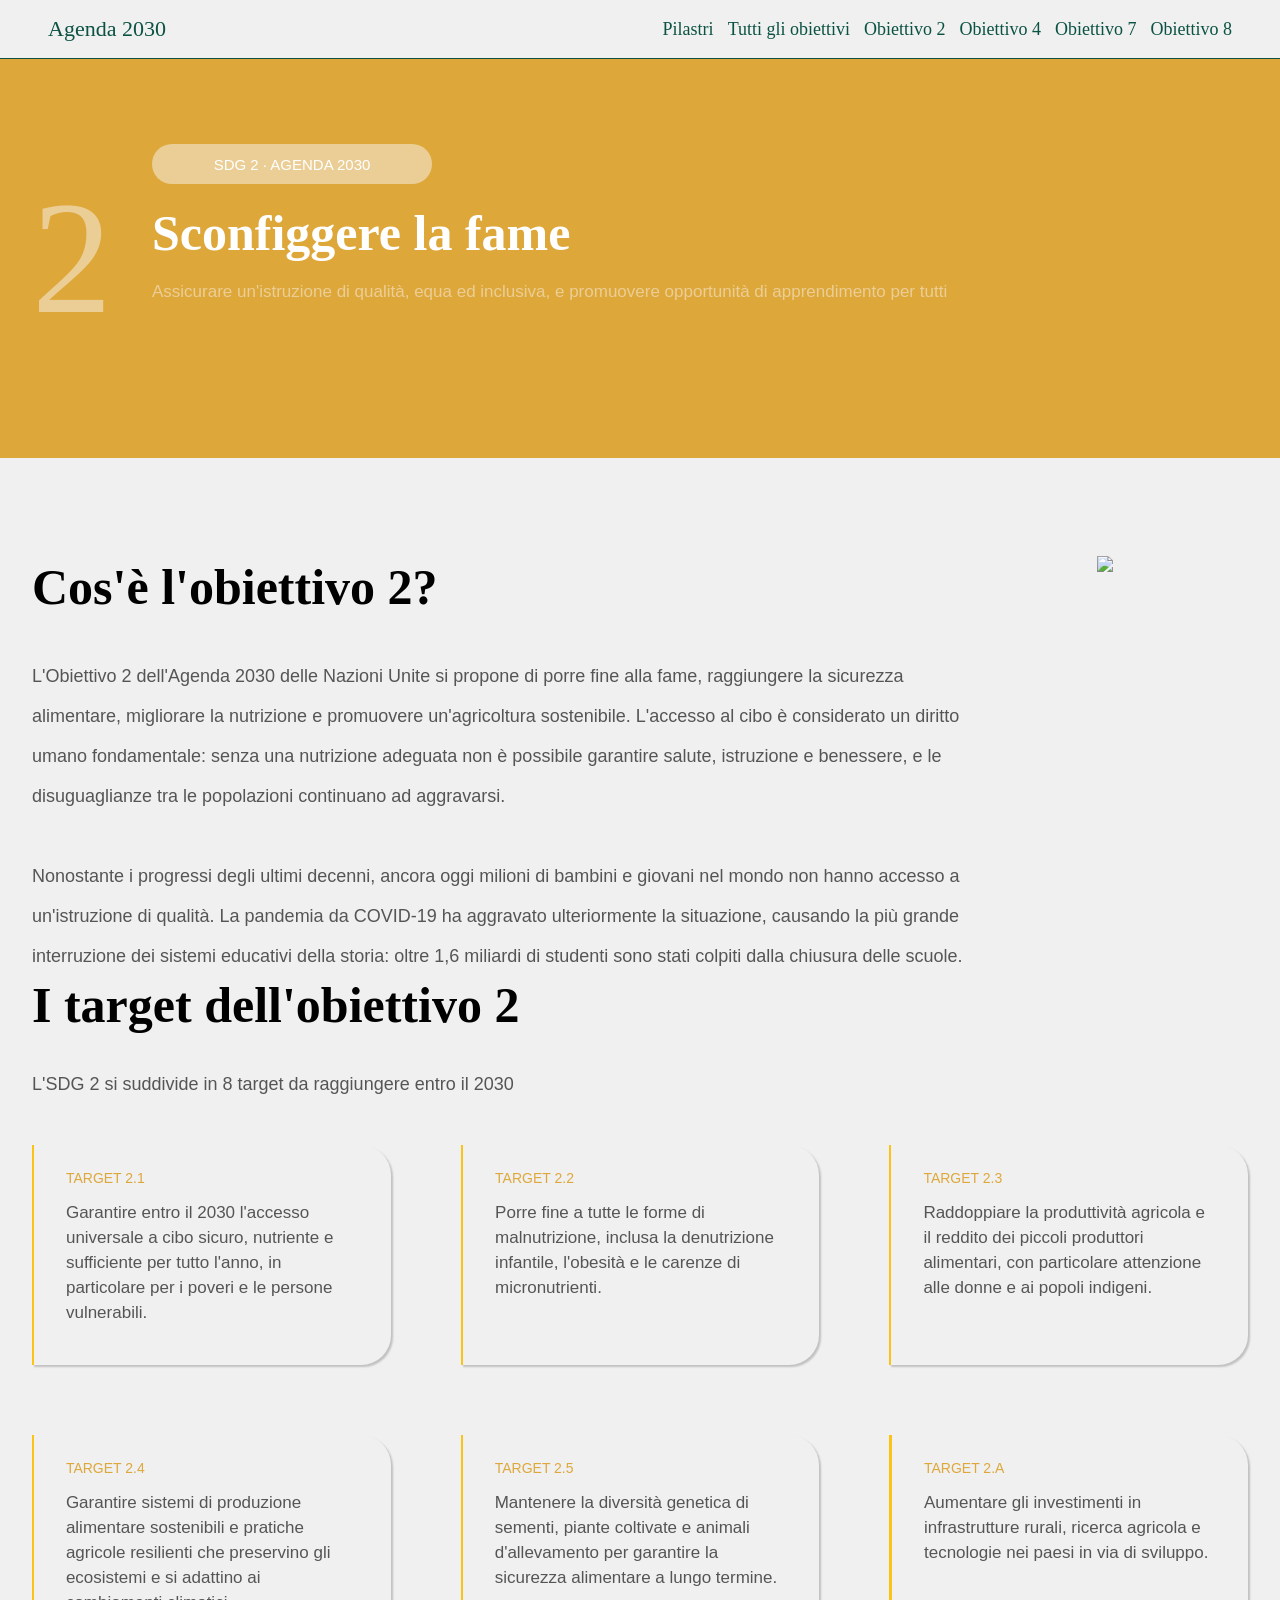
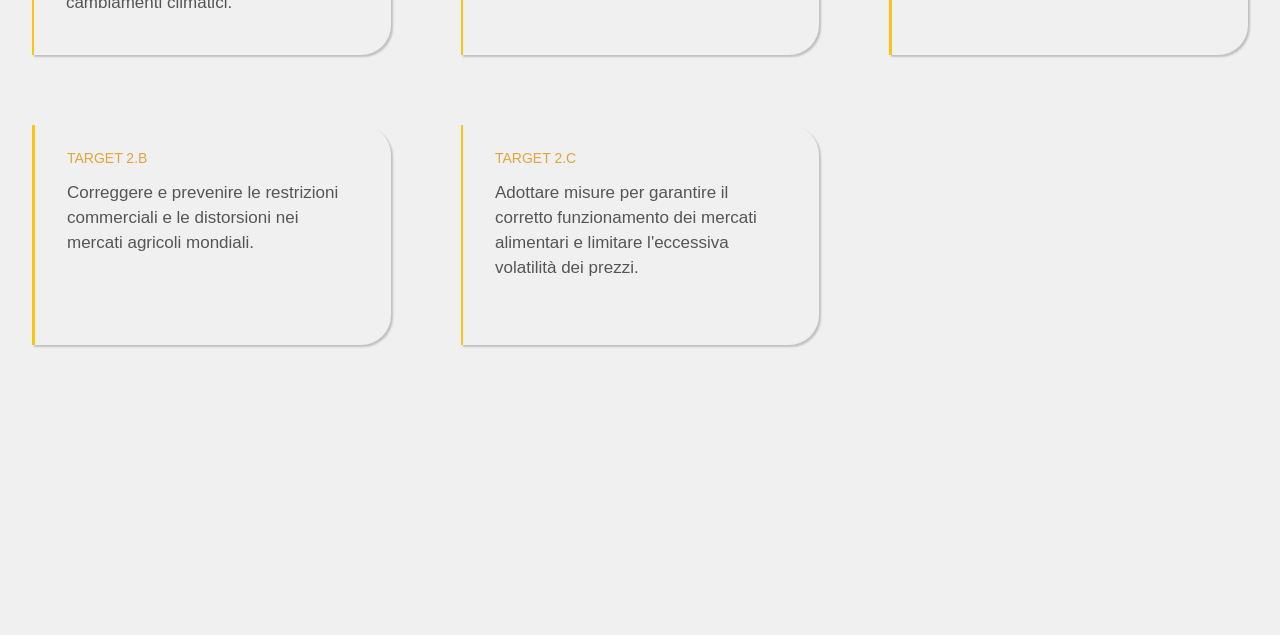
==== obiettivo2.html @ 8855dde0 "Add files via upload" ====
<!DOCTYPE html>
<html lang="it">
  <head>
    <title>Agenda 2030</title>
    <link rel="stylesheet" href="stile.css" />
  </head>
  <body >
    <header>
      <a href="index.html" class="header-logo">Agenda 2030</a>
      <div class="menu">
        <a href="index.html#pilastri" class="header-opzioni">Pilastri</a>
        <a href="tutti gli obiettivi.html" class="header-opzioni">Tutti gli obiettivi</a>
        <a href="obiettivo2.html" class="header-opzioni">Obiettivo 2</a>
        <a href="obiettivo4.html" class="header-opzioni">Obiettivo 4</a>
        <a href="obiettivo7.html" class="header-opzioni">Obiettivo 7</a>
        <a href="obiettivo8.html" class="header-opzioni">Obiettivo 8</a>
      </div>
    </header>
    <div class="contenitore-iniziale-obiettivo2">
      <p class="numero-obiettivi2">2</p>
      <div class="contenitore-titolo-obiettivo2">
        <div class="box-sdg2">
          SDG 2 · AGENDA 2030
        </div>
        <h2 class="h2-obiettivo2">Sconfiggere la fame</h2>
        <p class="p-titolo-obiettivo2">Assicurare un'istruzione di qualità, equa ed inclusiva, e promuovere opportunità di apprendimento per tutti</p>
      </div>
    </div>
    <div class="contenitore">
      <h3 class="h3-obiettivo2">Cos'è l'obiettivo 2?</h3>
      <div class="contenitore-cosè-obiettivo2">
        <p class="p-cosè-obiettivo2">
          L'Obiettivo 2 dell'Agenda 2030 delle Nazioni Unite si propone di porre fine alla fame,
          raggiungere la sicurezza alimentare, migliorare la nutrizione e promuovere
          un'agricoltura sostenibile. L'accesso al cibo è considerato un diritto umano
          fondamentale: senza una nutrizione adeguata non è possibile garantire salute,
          istruzione e benessere, e le disuguaglianze tra le popolazioni continuano ad aggravarsi.
          <br><br>

          Nonostante i progressi degli ultimi decenni, ancora oggi milioni di bambini e giovani nel mondo non hanno accesso
          a un'istruzione di qualità. La pandemia da COVID-19 ha aggravato ulteriormente la situazione, 
          causando la più grande interruzione dei sistemi educativi della storia: oltre 1,6 miliardi di studenti 
          sono stati colpiti dalla chiusura delle scuole.
        </p>
        <img src="immagini/960px-Obiettivo_di_sviluppo_sostenibile_2.svg.png" class="immagine-obiettivo">
      </div>
      <h3 class="h3-target" >I target dell'obiettivo 2</h3>
      <p class="p-target">
        L'SDG 2 si suddivide in 8 target da raggiungere entro il 2030
      </p>
      <div class="contenitore-box-target">


        <div class="box-target-riga1">
          <div class="barra-gialla-obiettivo2"></div>
          <div class="contenitore-scritta-box-obiettivi">
            <h4 class="h4-target-obiettivo2">TARGET 2.1</h4>
            <p class="p-box-obiettivi">
              Garantire entro il 2030 l'accesso universale a cibo sicuro, nutriente e sufficiente per tutto l'anno,
              in particolare per i poveri e le persone vulnerabili.
            </p>
          </div>
          
        </div>
        <div class="box-target-riga1"> 
          <div class="barra-gialla-obiettivo2"></div>
          <div class="contenitore-scritta-box-obiettivi">
            <h4 class="h4-target-obiettivo2">TARGET 2.2</h4>
            <p class="p-box-obiettivi">
              Porre fine a tutte le forme di malnutrizione, inclusa la denutrizione infantile, l'obesità e le carenze di micronutrienti.
            </p>
          </div>
        </div>

        <div class="box-target-riga1"> 
          <div class="barra-gialla-obiettivo2"></div>
          <div class="contenitore-scritta-box-obiettivi">
            <h4 class="h4-target-obiettivo2">TARGET 2.3</h4>
            <p class="p-box-obiettivi">
              Raddoppiare la produttività agricola e il reddito dei piccoli produttori alimentari,
              con particolare attenzione alle donne e ai popoli indigeni.
            </p>
          </div>
        </div>

        <div class="box-target-riga2"> 
          <div class="barra-gialla-obiettivo2"></div>
          <div class="contenitore-scritta-box-obiettivi">
            <h4 class="h4-target-obiettivo2">TARGET 2.4</h4>
            <p class="p-box-obiettivi">
              Garantire sistemi di produzione alimentare sostenibili e pratiche agricole resilienti 
              che preservino gli ecosistemi e si adattino ai cambiamenti climatici.
            </p>
          </div>
        </div>

        <div class="box-target-riga2"> 
          <div class="barra-gialla-obiettivo2"></div>
          <div class="contenitore-scritta-box-obiettivi">
            <h4 class="h4-target-obiettivo2">TARGET 2.5</h4>
            <p class="p-box-obiettivi">
              Mantenere la diversità genetica di sementi, piante coltivate e animali d'allevamento per garantire
              la sicurezza alimentare a lungo termine.
            </p>
          </div>
        </div>

        <div class="box-target-riga2"> 
          <div class="barra-gialla-obiettivo2"></div>
          <div class="contenitore-scritta-box-obiettivi">
            <h4 class="h4-target-obiettivo2">TARGET 2.A</h4>
            <p class="p-box-obiettivi">
              Aumentare gli investimenti in infrastrutture rurali, ricerca agricola e tecnologie nei paesi in via di sviluppo.
            </p>
          </div>
        </div>

        <div class="box-target-riga3"> 
          <div class="barra-gialla-obiettivo2"></div>
          <div class="contenitore-scritta-box-obiettivi">
            <h4 class="h4-target-obiettivo2">TARGET 2.B</h4>
            <p class="p-box-obiettivi">
              Correggere e prevenire le restrizioni commerciali e le distorsioni nei mercati agricoli mondiali.
            </p>
          </div>
        </div>

        <div class="box-target-riga3"> 
          <div class="barra-gialla-obiettivo2"></div>
          <div class="contenitore-scritta-box-obiettivi">
            <h4 class="h4-target-obiettivo2">TARGET 2.C</h4>
            <p class="p-box-obiettivi">
              Adottare misure per garantire il corretto funzionamento dei mercati alimentari e limitare l'eccessiva volatilità dei prezzi.
            </p>
          </div>
        </div>
      </div>
    </div>
  </body>
</html>
---- stile.css ----
* {
  margin: 0;
  padding: 0;
  box-sizing: border-box;
}
html{
  scroll-behavior: smooth;
}
body{
  margin-top: 58px;
  background-color: #f0f0f0;
}
.contenitore{
  padding: 0 2rem;
}
header {
  position: fixed;
  top: 0;
  left: 0;
  right: 0;
  display: flex;
  justify-content: space-between;
  align-items: center;
  padding: 1rem 3rem;
  background-color:#f0f0f0;
  border-bottom: 1px solid #0b5243;
  z-index: 10;
}
.header-logo{
  color: #0b5243;
  text-decoration: none;
  font-size: 22px;
}
.header-opzioni{
  color: #0b5243;
  text-decoration: none;
  font-size: 18px;
}
#pilastri{
  scroll-margin-top: 140px;
}
.menu{
  display: flex;
  gap: 14px;
}
/* #region index*/

.button-esplora {
  margin-top: 40px;
  padding: 17px 40px;
  border-radius: 50px;
  cursor: pointer;
  border: 0;
  background-color: white;
  box-shadow: rgb(0 0 0 / 5%) 0 0 8px;
  letter-spacing: 1.5px;
  text-transform: uppercase;
  font-size: 15px;
  transition: all 0.5s ease;
}

.button-esplora:hover {
  letter-spacing: 3px;
  background-color: #1d9e75;
  color: hsl(0, 0%, 100%);
  box-shadow: #1d9e75 0px 7px 29px 0px;
}

.button-esplora:active {
  letter-spacing: 3px;
  background-color: #1d9e75;
  color: hsl(0, 0%, 100%);
  box-shadow: #1d9e75 0px 0px 0px 0px;
  transform: translateY(10px);
  transition: 100ms;
}

h1{
  margin-top: 150px;
  font-size: 70px;
  letter-spacing: -1.2px;
}
.futuro-sostenibile{
  color: #1d9e75;
  font-style: italic;
}
.p-iniziale{
  font-size: 20px;
  color: #555555;
  font-family: 'Inter', sans-serif;
  line-height: 40px;
}
.img-17obiettivi{
  width: 700px;
  height: auto;
  position: absolute;
  top: 200px;
  left: 750px;
  z-index: -10;
  border:none;
  
}
/* 5 PILASTRI */
.titolo-5p{
  font-size: 50px;
  margin-top: 200px;
}
/* BOX 1 */
.box1{
  background-color: #c8ecdf;
  height: 220px;
  width: 290px;
  border-radius:30px;
  display: flex;
  flex-direction: column;
  transition: transform 0.2s;
}
.box1:hover{
  transform: scale(1.05);
}
.h3-persone{
  margin: 0; 
  font-family: serif; 
  font-size: 24px;
  color:#189f74;
  margin-left: 25px;
  margin-top: 35px;
}
.p-persone1{
  margin:0;
  margin-left: 25px;
  margin-top: 25px;
  font-size: 15px;
  color: #555555;
  font-family: 'Inter', sans-serif;
}
/* BOX 2 */
.box2{
  background-color: #d3e7f9;
  color: white;
  height: 220px;
  width: 290px; 
  border-radius:30px;
  display: flex;
  flex-direction: column;
  transition: transform 0.2s;
}
.box2:hover{
  transform: scale(1.05);
}
.h3-pianeta{
  margin: 0; 
  font-family: serif; 
  font-size: 24px;
  margin-left: 25px;
  margin-top: 35px;
  color:#5dabf0
}
.p-persone2{
  margin:0;
  margin-left: 25px;
  margin-top: 25px;
  font-size: 15px;
  color: #555555;
  font-family: 'Inter', sans-serif;
}
/* BOX 3 */
.box3{
  background-color: #fdeac9;
  height: 220px;
  width: 290px;
  border-radius:30px;
  display: flex;
  flex-direction: column;
  transition: transform 0.2s;
}
.box3:hover{
  transform: scale(1.05);
}
.h3-prosperità{
  margin: 0; 
  font-family: serif; 
  font-size: 24px;
  margin-left: 25px;
  margin-top: 35px;
  color: #fac365;
}
.p-persone3{
  margin:0;
  margin-left: 25px;
  margin-top: 25px;
  font-size: 15px;
  color: #555555;
  font-family: 'Inter', sans-serif;
}
/* BOX 4 */
.box4{
  background-color:#fbc2ef ;
  height: 220px;
  width: 290px;
  border-radius:30px;
  display: flex;
  flex-direction: column;
  transition: transform 0.2s;
}
.box4:hover{
  transform: scale(1.05);
}
.h3-pace{
  margin: 0; 
  font-family: serif; 
  font-size: 24px;
  margin-left: 25px;
  margin-top: 35px;
  color:#f06bd3 ;
}
.p-persone4{
  margin:0;
  margin-left: 25px;
  margin-top: 25px;
  font-size: 15px;
  color: #555555;
  font-family: 'Inter', sans-serif;
}
/* BOX 5 */
.box5{
  background-color: #cac7fa;
  height: 220px;
  width: 290px;
  border-radius:30px;
  display: flex;
  flex-direction: column;
  transition: transform 0.2s;
}
.box5:hover{
  transform: scale(1.05);
}
.h3-partnership{
  margin: 0; 
  font-family: serif; 
  font-size: 24px;
  margin-left: 25px;
  margin-top: 35px;
  color:#766cff;
}
.p-persone5{
  margin:0;
  margin-left: 25px;
  margin-top: 25px;
  font-size: 15px;
  color: #555555;
  font-family: 'Inter', sans-serif;
}

.boxes {
  display: flex;
  justify-content: center;
  align-items: center;
  gap: 47px;
  margin-top: 80px;
}
.p-5pilastri{
  font-size: 18px;
  color: #555555;
  font-family: 'Inter', sans-serif;
  line-height: 40px;
  letter-spacing: 1px;
}
.h2-che-punto-siamo{
  font-size:50px;
  margin-top: 200px;
}
.grid-che-punto-siamo{
  display: grid;
  grid-template-columns: repeat(2, 1fr);
  grid-template-rows: repeat(5, 1fr);
  gap: 8px;
  align-content: space-between;

}
.p-che-punto-siamo{
  margin-top: 25px;
  width: 700px;
  font-size: 17px;
  color: #555555;
  font-family: 'Inter', sans-serif;
  line-height: 35px;
  letter-spacing: 0.5px;
  grid-column: 1;
  grid-row: 1 / 5;

}
.contenitore-progress-bar{
  grid-column: 2;
  display: flex;
  flex-direction: column;
  align-content: end;
}
.etichetta-progress-bar{
  display: flex;
  justify-content: space-between;
  font-size: 14px;
  font-family: 'Inter', sans-serif;
}

.progress {
  margin-top: 6px;
  background: rgba(0, 0, 0, 0.1);
  justify-content: flex-start;
  border-radius: 100px;
  align-items: center;
  position: relative;
  /* padding: 0 5px; */
  display: flex;
  height: 10px;
  width: 100%;
}

.progress-value1 {
  animation: load1 3s normal forwards;
  box-shadow: 0 10px 40px -10px #fcc30b;
  border-radius: 100px;
  background: #fcc30b;
  height: 10px;
  width: 0;
}

@keyframes load1 {
  0% { width: 0; }
  100% { width: 89%; }
}

.progress-value2 {
  animation: load2 3s normal forwards;
  box-shadow: 0 10px 40px -10px #c5192d;
  border-radius: 100px;
  background: #c5192d;
  height: 10px;
  width: 0;
}

@keyframes load2 {
  0% { width: 0; }
  100% { width: 75%; }
}

.progress-value3 {
  animation: load3 3s normal forwards;
  box-shadow: 0 10px 40px -10px #26bde2;
  border-radius: 100px;
  background: #26bde2;
  height: 10px;
  width: 0;
}

@keyframes load3 {
  0% { width: 0; }
  100% { width: 71%; }
}

.progress-value4 {
  animation: load4 3s normal forwards;
  box-shadow: 0 10px 40px -10px #e5243b;
  border-radius: 100px;
  background: #e5243b;
  height: 10px;
  width: 0;
}

@keyframes load4 {
  0% { width: 0; }
  100% { width: 58%; }
}

.progress-value5 {
  animation: load5 3s normal forwards;
  box-shadow: 0 10px 40px -10px #ff3a21;
  border-radius: 100px;
  background: #ff3a21;
  height: 10px;
  width: 0;
}

@keyframes load5 {
  0% { width: 0; }
  100% { width: 43%; }
}

.contenitore-frase{
  display: flex;
  flex-direction: column;
  justify-content: center;
  align-items: center;
  height: 250px;
  width: 100%;
  background-color: #0b5243;
  margin-top: 70px;
  gap: 20px;
}
.h2-frase{
  font-size: 40px;
  color: #f0f0f0;
  font-style: italic;
}
.p-frase{
  font-size: 15px;
  font-family: 'Inter', sans-serif;
  color:#699773
}
/* #endregion index */



/* #region paginaTuttiObiettivi */

.contenitore-iniziale-obiettivi{
  display: flex;
  justify-content: center;
  align-items: center;
  flex-direction: column;
}
.box-nazioniunite{
  width: 280px;
  height: 40px;
  margin: 0 auto;
  transform: translateY(50px);
  border: 1px solid;
  border-color: #0b5243;
  color: #0b5243;
  border-radius: 20px;
  padding: 0.55rem 1.7rem;
  font-family: 'Inter', sans-serif;
  font-size: 15px;
}
.titolo-obiettivi{
  text-align: center;
  transform: translateY(90px);
  font-size: 55px;
}
.immagine-albero{
  display: block;
  margin: 0 auto;
  width: 500px;
  margin-top: 130px;
}
/* card dei 17 obiettivi */
.contenitore-grid-obiettivi{
  display: grid;
  grid-template-columns: repeat(4, 1fr);
  grid-template-rows: repeat(5, 1fr);
  gap: 20px;
  margin-top: 100px;
  width: 100%;
  height: auto;
  margin-left: auto;
  margin-right: auto; 
  align-items: center;
  justify-content: center;
}

.card {
  width: auto;
  height: 350px;
  perspective: 1000px;
}

.card-inner {
  width: 100%;
  height: 100%;
  position: relative;
  transform-style: preserve-3d;
  transition: transform 0.999s;
}

.card:hover .card-inner {
  transform: rotateY(180deg);
}

.numero-card{
  font-size: 50px;
}
.card-front1,
.card-back1 {
  position: absolute;
  width: 100%;
  height: 100%;
  backface-visibility: hidden;
}

.card-front1{
  background-color: #e5233d;
  color: #fff;
  display: flex;
  align-items: center;
  border: 10px solid #e5233d;
  border-radius: 10px;
  justify-content: center;
  font-size: 24px;
  transform: rotateY(0deg);
  flex-direction: column ;
  font-family: 'Montserrat', sans-serif;
  font-weight: 800;
  letter-spacing: 1px;
}

.card-back1 {
  background-color: #F08A5D;
  color: #fff;
  display: flex;
  align-items: center;
  border: 10px solid #F08A5D;
  border-radius: 10px;
  justify-content: center;
  font-size: 20px;
  transform: rotateY(180deg);
  font-family: 'Inter', sans-serif;
  line-height: 1.8;
}

.card-front2,
.card-back2 {
  position: absolute;
  width: 100%;
  height: 100%;
  backface-visibility: hidden;
}

.card-front2{
  background-color: #dca838;
  color: #fff;
  display: flex;
  align-items: center;
  border: 10px solid #dca838;
  border-radius: 10px;
  justify-content: center;
  font-size: 24px;
  transform: rotateY(0deg);
  flex-direction: column ;
  font-family: 'Montserrat', sans-serif;
  font-weight: 800;
  letter-spacing: 1px;
}

.card-back2 {
  background-color: #dca838;
  color: #fff;
  display: flex;
  align-items: center;
  border: 10px solid #dca838;
  border-radius: 10px;
  justify-content: center;
  font-size: 20px;
  transform: rotateY(180deg);
  font-family: 'Inter', sans-serif;
  line-height: 1.8;
}

.card-front3,
.card-back3 {
  position: absolute;
  width: 100%;
  height: 100%;
  backface-visibility: hidden;
}

.card-front3{
  background-color: #4ca146;
  color: #fff;
  display: flex;
  align-items: center;
  border: 10px solid #4ca146;
  border-radius: 10px;
  justify-content: center;
  font-size: 24px;
  transform: rotateY(0deg);
  flex-direction: column ;
  font-family: 'Montserrat', sans-serif;
  font-weight: 800;
  letter-spacing: 1px;
}

.card-back3 {
  background-color: #4ca146;
  color: #fff;
  display: flex;
  align-items: center;
  border: 10px solid #4ca146;
  border-radius: 10px;
  justify-content: center;
  font-size: 20px;
  transform: rotateY(180deg);
  font-family: 'Inter', sans-serif;
  line-height: 1.8;
}

.card-front4,
.card-back4 {
  position: absolute;
  width: 100%;
  height: 100%;
  backface-visibility: hidden;
}

.card-front4{
  background-color: #c7212f;
  color: #fff;
  display: flex;
  align-items: center;
  border: 10px solid #c7212f;
  border-radius: 10px;
  justify-content: center;
  font-size: 24px;
  transform: rotateY(0deg);
  flex-direction: column ;
  font-family: 'Montserrat', sans-serif;
  font-weight: 800;
  letter-spacing: 1px;
}

.card-back4 {
  background-color: #c7212f;
  color: #fff;
  display: flex;
  align-items: center;
  border: 10px solid #c7212f;
  border-radius: 10px;
  justify-content: center;
  font-size: 20px;
  transform: rotateY(180deg);
  font-family: 'Inter', sans-serif;
  line-height: 1.8;
}

.card-front5,
.card-back5 {
  position: absolute;
  width: 100%;
  height: 100%;
  backface-visibility: hidden;
}

.card-front5{
  background-color: #ed402f;
  color: #fff;
  display: flex;
  align-items: center;
  border: 10px solid #ed402f;
  border-radius: 10px;
  justify-content: center;
  font-size: 24px;
  transform: rotateY(0deg);
  flex-direction: column ;
  font-family: 'Montserrat', sans-serif;
  font-weight: 800;
  letter-spacing: 1px;
}

.card-back5 {
  background-color: #ed402f;
  color: #fff;
  display: flex;
  align-items: center;
  border: 10px solid #ed402f;
  border-radius: 10px;
  justify-content: center;
  font-size: 20px;
  transform: rotateY(180deg);
  font-family: 'Inter', sans-serif;
  line-height: 1.8;
}

.card-front6,
.card-back6 {
  position: absolute;
  width: 100%;
  height: 100%;
  backface-visibility: hidden;
}

.card-front6{
  background-color: #28c0e7;
  color: #fff;
  display: flex;
  align-items: center;
  border: 10px solid #28c0e7;
  border-radius: 10px;
  justify-content: center;
  font-size: 24px;
  transform: rotateY(0deg);
  flex-direction: column ;
  font-family: 'Montserrat', sans-serif;
  font-weight: 800;
  letter-spacing: 1px;
}

.card-back6 {
  background-color: #28c0e7;
  color: #fff;
  display: flex;
  align-items: center;
  border: 10px solid #28c0e7;
  border-radius: 10px;
  justify-content: center;
  font-size: 20px;
  transform: rotateY(180deg);
  font-family: 'Inter', sans-serif;
  line-height: 1.8;
}

.card-front7,
.card-back7 {
  position: absolute;
  width: 100%;
  height: 100%;
  backface-visibility: hidden;
}

.card-front7{
  background-color: #fcc314;
  color: #fff;
  display: flex;
  align-items: center;
  border: 10px solid #fcc314;
  border-radius: 10px;
  justify-content: center;
  font-size: 24px;
  transform: rotateY(0deg);
  flex-direction: column ;
  font-family: 'Montserrat', sans-serif;
  font-weight: 800;
  letter-spacing: 1px;
}

.card-back7 {
  background-color: #fcc314;
  color: #fff;
  display: flex;
  align-items: center;
  border: 10px solid #fcc314;
  border-radius: 10px;
  justify-content: center;
  font-size: 20px;
  transform: rotateY(180deg);
  font-family: 'Inter', sans-serif;
  line-height: 1.8;
}

.card-front8,
.card-back8 {
  position: absolute;
  width: 100%;
  height: 100%;
  backface-visibility: hidden;
}

.card-front8{
  background-color: #a51d45;
  color: #fff;
  display: flex;
  align-items: center;
  border: 10px solid #a51d45;
  border-radius: 10px;
  justify-content: center;
  font-size: 24px;
  transform: rotateY(0deg);
  flex-direction: column ;
  font-family: 'Montserrat', sans-serif;
  font-weight: 800;
  letter-spacing: 1px;
}

.card-back8 {
  background-color: #a51d45;
  color: #fff;
  display: flex;
  align-items: center;
  border: 10px solid #a51d45;
  border-radius: 10px;
  justify-content: center;
  font-size: 20px;
  transform: rotateY(180deg);
  font-family: 'Inter', sans-serif;
  line-height: 1.8;
}

.card-front9,
.card-back9 {
  position: absolute;
  width: 100%;
  height: 100%;
  backface-visibility: hidden;
}

.card-front9{
  background-color: #f26a2e;
  color: #fff;
  display: flex;
  align-items: center;
  border: 10px solid #f26a2e;
  border-radius: 10px;
  justify-content: center;
  font-size: 24px;
  transform: rotateY(0deg);
  flex-direction: column ;
  font-family: 'Montserrat', sans-serif;
  font-weight: 800;
  letter-spacing: 1px;
}

.card-back9 {
  background-color: #f26a2e;
  color: #fff;
  display: flex;
  align-items: center;
  border: 10px solid #f26a2e;
  border-radius: 10px;
  justify-content: center;
  font-size: 20px;
  transform: rotateY(180deg);
  font-family: 'Inter', sans-serif;
  line-height: 1.8;
}

.card-front10,
.card-back10 {
  position: absolute;
  width: 100%;
  height: 100%;
  backface-visibility: hidden;
}

.card-front10{
  background-color: #e11584;
  color: #fff;
  display: flex;
  align-items: center;
  border: 10px solid #e11584;
  border-radius: 10px;
  justify-content: center;
  font-size: 24px;
  transform: rotateY(0deg);
  flex-direction: column ;
  font-family: 'Montserrat', sans-serif;
  font-weight: 800;
  letter-spacing: 1px;
}

.card-back10 {
  background-color: #e11584;
  color: #fff;
  display: flex;
  align-items: center;
  border: 10px solid #e11584;
  border-radius: 10px;
  justify-content: center;
  font-size: 20px;
  transform: rotateY(180deg);
  font-family: 'Inter', sans-serif;
  line-height: 1.8;
}

.card-front11,
.card-back11 {
  position: absolute;
  width: 100%;
  height: 100%;
  backface-visibility: hidden;
}

.card-front11{
  background-color: #f89c2b;
  color: #fff;
  display: flex;
  align-items: center;
  border: 10px solid #f89c2b;
  border-radius: 10px;
  justify-content: center;
  font-size: 24px;
  transform: rotateY(0deg);
  flex-direction: column ;
  font-family: 'Montserrat', sans-serif;
  font-weight: 800;
  letter-spacing: 1px;
}

.card-back11 {
  background-color: #f89c2b;
  color: #fff;
  display: flex;
  align-items: center;
  border: 10px solid #f89c2b;
  border-radius: 10px;
  justify-content: center;
  font-size: 20px;
  transform: rotateY(180deg);
  font-family: 'Inter', sans-serif;
  line-height: 1.8;
}

.card-front12,
.card-back12 {
  position: absolute;
  width: 100%;
  height: 100%;
  backface-visibility: hidden;
}

.card-front12{
  background-color: #bf8d2c;
  color: #fff;
  display: flex;
  align-items: center;
  border: 10px solid #bf8d2c;
  border-radius: 10px;
  justify-content: center;
  font-size: 24px;
  transform: rotateY(0deg);
  flex-direction: column ;
  font-family: 'Montserrat', sans-serif;
  font-weight: 800;
  letter-spacing: 1px;
}

.card-back12 {
  background-color: #bf8d2c;
  color: #fff;
  display: flex;
  align-items: center;
  border: 10px solid #bf8d2c;
  border-radius: 10px;
  justify-content: center;
  font-size: 20px;
  transform: rotateY(180deg);
  font-family: 'Inter', sans-serif;
  line-height: 1.8;
}

.card-front13,
.card-back13 {
  position: absolute;
  width: 100%;
  height: 100%;
  backface-visibility: hidden;
}

.card-front13{
  background-color: #407f46;
  color: #fff;
  display: flex;
  align-items: center;
  border: 10px solid #407f46;
  border-radius: 10px;
  justify-content: center;
  font-size: 24px;
  transform: rotateY(0deg);
  flex-direction: column ;
  font-family: 'Montserrat', sans-serif;
  font-weight: 800;
  letter-spacing: 1px;
}

.card-back13 {
  background-color: #407f46;
  color: #fff;
  display: flex;
  align-items: center;
  border: 10px solid #407f46;
  border-radius: 10px;
  justify-content: center;
  font-size: 20px;
  transform: rotateY(180deg);
  font-family: 'Inter', sans-serif;
  line-height: 1.8;
}

.card-front14,
.card-back14 {
  position: absolute;
  width: 100%;
  height: 100%;
  backface-visibility: hidden;
}

.card-front14{
  background-color: #1e95d5;
  color: #fff;
  display: flex;
  align-items: center;
  border: 10px solid #1e95d5;
  border-radius: 10px;
  justify-content: center;
  font-size: 24px;
  transform: rotateY(0deg);
  flex-direction: column ;
  font-family: 'Montserrat', sans-serif;
  font-weight: 800;
  letter-spacing: 1px;
}

.card-back14{
  background-color: #1e95d5;
  color: #fff;
  display: flex;
  align-items: center;
  border: 10px solid #1e95d5;
  border-radius: 10px;
  justify-content: center;
  font-size: 20px;
  transform: rotateY(180deg);
  font-family: 'Inter', sans-serif;
  line-height: 1.8;
}

.card-front15,
.card-back15 {
  position: absolute;
  width: 100%;
  height: 100%;
  backface-visibility: hidden;
}

.card-front15{
  background-color: #5abb48;
  color: #fff;
  display: flex;
  align-items: center;
  border: 10px solid #5abb48;
  border-radius: 10px;
  justify-content: center;
  font-size: 24px;
  transform: rotateY(0deg);
  flex-direction: column ;
  font-family: 'Montserrat', sans-serif;
  font-weight: 800;
  letter-spacing: 1px;
}

.card-back15 {
  background-color: #5abb48;
  color: #fff;
  display: flex;
  align-items: center;
  border: 10px solid #5abb48;
  border-radius: 10px;
  justify-content: center;
  font-size: 20px;
  transform: rotateY(180deg);
  font-family: 'Inter', sans-serif;
  line-height: 1.8;
}

.card-front16,
.card-back16 {
  position: absolute;
  width: 100%;
  height: 100%;
  backface-visibility: hidden;
}

.card-front16{
  background-color: #136a9f;
  color: #fff;
  display: flex;
  align-items: center;
  border: 10px solid #136a9f;
  border-radius: 10px;
  justify-content: center;
  font-size: 24px;
  transform: rotateY(0deg);
  flex-direction: column ;
  font-family: 'Montserrat', sans-serif;
  font-weight: 800;
  letter-spacing: 1px;
}

.card-back16 {
  background-color: #136a9f;
  color: #fff;
  display: flex;
  align-items: center;
  border: 10px solid #136a9f;
  border-radius: 10px;
  justify-content: center;
  font-size: 20px;
  transform: rotateY(180deg);
  font-family: 'Inter', sans-serif;
  line-height: 1.8;
}

.card-front17,
.card-back17 {
  position: absolute;
  width: 100%;
  height: 100%;
  backface-visibility: hidden;
}

.card-front17{
  background-color: #144a6c;
  color: #fff;
  display: flex;
  align-items: center;
  border: 10px solid #144a6c;
  border-radius: 10px;
  justify-content: center;
  font-size: 24px;
  transform: rotateY(0deg);
  flex-direction: column ;
  font-family: 'Montserrat', sans-serif;
  font-weight: 800;
  letter-spacing: 1px;
}

.card-back17 {
  background-color: #144a6c;
  color: #fff;
  display: flex;
  align-items: center;
  border: 10px solid #144a6c;
  border-radius: 10px;
  justify-content: center;
  font-size: 20px;
  transform: rotateY(180deg);
  font-family: 'Inter', sans-serif;
  line-height: 1.8;
}
/* #endregion paginaTuttiObiettivi */


/* #region paginaobiettivo4 */
.contenitore-iniziale-obiettivo4{
  width: 100%;
  height: 400px;
  background-color: #c7212f;
  display: flex;
  align-items: center;
  gap: 40px;
}
.contenitore-titolo-obiettivo4{
  display: flex;
  flex-direction: column;
  
  gap: 20px;
  margin-bottom: 70px;
  
}

.box-sdg4{
  width: 280px;
  height: 40px;
  color: white;
  border-radius: 20px;
  font-family: 'Inter', sans-serif;
  font-size: 15px;
  background-color: #d14757;
  display: flex;
  justify-content: center;
  align-items: center;
}

.numero-obiettivi{
  font-size: 160px;
  color: #d14757;
  margin-left: 2rem;
}

.h2-obiettivo4{
  font-size: 50px;
  color: white;
}

.p-titolo-obiettivo4{
  font-size: 17px;
  color: #df9ba3;
  font-family: 'Inter', sans-serif;

}

.h3-obiettivo4{
  margin-top: 100px;
  font-size: 50px;
  margin-bottom: 40px;
}
.p-cosè-obiettivo4{
  font-size: 18px;
  color: #555555;
  font-family: 'Inter', sans-serif;
  line-height: 40px;
}
.contenitore-cosè-obiettivo4{
  display: flex;
  align-content: center;
  gap: 100px;
}
.immagine-obiettivo{
  width: 500px;
  height: auto;
  transform:translateY(-100px); 
}

.h3-target{
  font-size: 50px;
}
.p-target{
  font-size: 18px;
  color: #555555;
  font-family: 'Inter', sans-serif;
  transform: translateY(40px);
}
/* contenitore che contiene tutti i box dei target */
.contenitore-box-target{
  display: grid;
  grid-template-columns: repeat(3, 1fr);
  grid-template-rows: repeat(4, 1fr);
  gap: 70px;  
  transform: translateY(90px);
  justify-content: space-between;
}

/* stile dei vari box */

.box-target-riga1:hover, 
.box-target-riga2:hover, 
.box-target-riga3:hover, 
.box-target-riga4:hover{
  transform: scale(1.05);
}

.box-target-riga1 {
  grid-row-start: 1;
  background-color: #f0f0f0;
  height: 220px;
  width: auto;
  border-top-right-radius: 30px;
  border-bottom-right-radius: 30px;
  
  display: flex;
  flex-direction: row;
  transition: transform 0.2s;
  box-shadow: 2px 2px 2px rgba(0, 0, 0, 0.2);
}

.box-target-riga2 {
  grid-row-start: 2;
  background-color: #f0f0f0;
  height: 220px;
  width: auto;
  border-top-right-radius: 30px;
  border-bottom-right-radius: 30px;
  
  display: flex;
  flex-direction: row;
  transition: transform 0.2s;
  box-shadow: 2px 2px 2px rgba(0, 0, 0, 0.2);
}
.box-target-riga3 {
  grid-row-start: 3;
  background-color: #f0f0f0;
  height: 220px;
  width: auto;
  border-top-right-radius: 30px;
  border-bottom-right-radius: 30px;
  
  display: flex;
  flex-direction: row;
  transition: transform 0.2s;
  box-shadow: 2px 2px 2px rgba(0, 0, 0, 0.2);
}

.box-target-riga4 {
  grid-row-start: 4;
  background-color: #f0f0f0;
  height: 220px;
  width: auto;
  border-top-right-radius: 30px;
  border-bottom-right-radius: 30px;
  
  display: flex;
  flex-direction: row;
  transition: transform 0.2s;
  box-shadow: 2px 2px 2px rgba(0, 0, 0, 0.2);
}
.barra-rossa{
  height: 100%;
  width: 2%;
  background-color: #c7212f;
}

.contenitore-scritta-box-obiettivi{
  display: flex;
  flex-direction: column;
  margin-top: 7%;
  gap: 7%;
  padding: 0 2rem;
}
.h4-target{
  font-family: 'Inter', sans-serif;
  font-size: 14px;
  color: #c7212f;
  font-weight: 300;
}
.p-box-obiettivi{
  font-family: 'Inter', sans-serif;
  font-size: 17px;
  color: #555555;
  line-height: 25px;
}

 
/* #endregion paginaobiettivo4 */
DA FINIRE ; 

/* #region paginaobiettivo8 */

.contenitore-iniziale-obiettivo8{
  width: 100%;
  height: 400px;
  background-color: #A21942;
  display: flex;
  align-items: center;
  gap: 40px;
}
.contenitore-titolo-obiettivo4{
  display: flex;
  flex-direction: column;
  
  gap: 20px;
  margin-bottom: 70px;
  
}

.box-sdg4{
  width: 280px;
  height: 40px;
  color: white;
  border-radius: 20px;
  font-family: 'Inter', sans-serif;
  font-size: 15px;
  background-color: #d14757;
  display: flex;
  justify-content: center;
  align-items: center;
}

.numero-obiettivi{
  font-size: 160px;
  color: #d14757;
  margin-left: 2rem;
}

.h2-obiettivo4{
  font-size: 50px;
  color: white;
}

.p-titolo-obiettivo4{
  font-size: 17px;
  color: #df9ba3;
  font-family: 'Inter', sans-serif;

}

.h3-obiettivo4{
  margin-top: 100px;
  font-size: 50px;
  margin-bottom: 40px;
}
.p-cosè-obiettivo4{
  font-size: 18px;
  color: #555555;
  font-family: 'Inter', sans-serif;
  line-height: 40px;
}
.contenitore-cosè-obiettivo4{
  display: flex;
  align-content: center;
  gap: 100px;
}
.immagine-obiettivo{
  width: 500px;
  height: auto;
  transform:translateY(-100px); 
}
.contenitore-target{
  
}
/* #endregion paginaobiettivo8 */

/* #region paginaobiettivo2 */
.contenitore-iniziale-obiettivo2{
  width: 100%;
  height: 400px;
  background-color: #dea73a;
  display: flex;
  align-items: center;
  gap: 40px;
}
.contenitore-titolo-obiettivo2{
  display: flex;
  flex-direction: column;
  
  gap: 20px;
  margin-bottom: 70px;
  
}

.box-sdg2{
  width: 280px;
  height: 40px;
  color: white;
  border-radius: 20px;
  font-family: 'Inter', sans-serif;
  font-size: 15px;
  background-color: #ebce96;
  display: flex;
  justify-content: center;
  align-items: center;
}

.numero-obiettivi2{
  font-size: 160px;
  color: #ebce96 ;
  margin-left: 2rem;
}

.h2-obiettivo2{
  font-size: 50px;
  color: white;
}

.p-titolo-obiettivo2{
  font-size: 17px;
  color: #ebce96;
  font-family: 'Inter', sans-serif;

}

.h3-obiettivo2{
  margin-top: 100px;
  font-size: 50px;
  margin-bottom: 40px;
}
.p-cosè-obiettivo2{
  font-size: 18px;
  color: #555555;
  font-family: 'Inter', sans-serif;
  line-height: 40px;
}
.contenitore-cosè-obiettivo2{
  display: flex;
  align-content: center;
  gap: 100px;
}
.immagine-obiettivo{
  width: 500px;
  height: auto;
  transform:translateY(-100px); 
}

.h3-target{
  font-size: 50px;
}
.p-target{
  font-size: 18px;
  color: #555555;
  font-family: 'Inter', sans-serif;
  transform: translateY(40px);
}
/* contenitore che contiene tutti i box dei target */
.contenitore-box-target{
  display: grid;
  grid-template-columns: repeat(3, 1fr);
  grid-template-rows: repeat(4, 1fr);
  gap: 70px;  
  transform: translateY(90px);
  justify-content: space-between;
}

/* stile dei vari box */

.box-target-riga1:hover, 
.box-target-riga2:hover, 
.box-target-riga3:hover, 
.box-target-riga4:hover{
  transform: scale(1.05);
}

.box-target-riga1 {
  grid-row-start: 1;
  background-color: #f0f0f0;
  height: 220px;
  width: auto;
  border-top-right-radius: 30px;
  border-bottom-right-radius: 30px;
  
  display: flex;
  flex-direction: row;
  transition: transform 0.2s;
  box-shadow: 2px 2px 2px rgba(0, 0, 0, 0.2);
}

.box-target-riga2 {
  grid-row-start: 2;
  background-color: #f0f0f0;
  height: 220px;
  width: auto;
  border-top-right-radius: 30px;
  border-bottom-right-radius: 30px;
  
  display: flex;
  flex-direction: row;
  transition: transform 0.2s;
  box-shadow: 2px 2px 2px rgba(0, 0, 0, 0.2);
}
.box-target-riga3 {
  grid-row-start: 3;
  background-color: #f0f0f0;
  height: 220px;
  width: auto;
  border-top-right-radius: 30px;
  border-bottom-right-radius: 30px;
  
  display: flex;
  flex-direction: row;
  transition: transform 0.2s;
  box-shadow: 2px 2px 2px rgba(0, 0, 0, 0.2);
}

.box-target-riga4 {
  grid-row-start: 4;
  background-color: #f0f0f0;
  height: 220px;
  width: auto;
  border-top-right-radius: 30px;
  border-bottom-right-radius: 30px;
  
  display: flex;
  flex-direction: row;
  transition: transform 0.2s;
  box-shadow: 2px 2px 2px rgba(0, 0, 0, 0.2);
}
.barra-gialla-obiettivo2{
  height: 100%;
  width: 2%;
  background-color: #dea73a;
}

.contenitore-scritta-box-obiettivi{
  display: flex;
  flex-direction: column;
  margin-top: 7%;
  gap: 7%;
  padding: 0 2rem;
}
.h4-target-obiettivo2{
  font-family: 'Inter', sans-serif;
  font-size: 14px;
  color: #dea73a;
  font-weight: 300;
}
.p-box-obiettivi{
  font-family: 'Inter', sans-serif;
  font-size: 17px;
  color: #555555;
  line-height: 25px;
}


/* #endregion paginaobiettivo2 */

/* #region paginaobiettivo7  */
.contenitore-iniziale-obiettivo7{
  width: 100%;
  height: 400px;
  background-color: #fbc315;
  display: flex;
  align-items: center;
  gap: 40px;
}
.contenitore-titolo-obiettivo7{
  display: flex;
  flex-direction: column;
  
  gap: 20px;
  margin-bottom: 70px;
  
}

.box-sdg7{
  width: 280px;
  height: 40px;
  color: white;
  border-radius: 20px;
  font-family: 'Inter', sans-serif;
  font-size: 15px;
  background-color: #ffe082;
  display: flex;
  justify-content: center;
  align-items: center; 
}

.numero-obiettivi7{
  font-size: 160px;
  color:  #ffe082 ;
  margin-left: 2rem;
}

.h2-obiettivo7{
  font-size: 50px;
  color: white;
}

.p-titolo-obiettivo7{
  font-size: 17px;
  color: #f0f0f0 ;
  font-family: 'Inter', sans-serif;

}

.h3-obiettivo7{
  margin-top: 100px;
  font-size: 50px;
  margin-bottom: 40px;
}
.p-cosè-obiettivo7{
  font-size: 18px;
  color: #555555;
  font-family: 'Inter', sans-serif;
  line-height: 40px;
}
.contenitore-cosè-obiettivo7{
  display: flex;
  align-content: center;
  gap: 100px;
}
.immagine-obiettivo{
  width: 500px;
  height: auto;
  transform:translateY(-100px); 
}

.h3-target{
  font-size: 50px;
}
.p-target{
  font-size: 18px;
  color: #555555;
  font-family: 'Inter', sans-serif;
  transform: translateY(40px);
}
/* contenitore che contiene tutti i box dei target */
.contenitore-box-target{
  display: grid;
  grid-template-columns: repeat(3, 1fr);
  grid-template-rows: repeat(4, 1fr);
  gap: 70px;  
  transform: translateY(90px);
  justify-content: space-between;
}

/* stile dei vari box */

.box-target-riga1:hover, 
.box-target-riga2:hover, 
.box-target-riga3:hover, 
.box-target-riga4:hover{
  transform: scale(1.05);
}

.box-target-riga1 {
  grid-row-start: 1;
  background-color: #f0f0f0;
  height: 220px;
  width: auto;
  border-top-right-radius: 30px;
  border-bottom-right-radius: 30px;
  
  display: flex;
  flex-direction: row;
  transition: transform 0.2s;
  box-shadow: 2px 2px 2px rgba(0, 0, 0, 0.2);
}

.box-target-riga2 {
  grid-row-start: 2;
  background-color: #f0f0f0;
  height: 220px;
  width: auto;
  border-top-right-radius: 30px;
  border-bottom-right-radius: 30px;
  
  display: flex;
  flex-direction: row;
  transition: transform 0.2s;
  box-shadow: 2px 2px 2px rgba(0, 0, 0, 0.2);
}
.box-target-riga3 {
  grid-row-start: 3;
  background-color: #f0f0f0;
  height: 220px;
  width: auto;
  border-top-right-radius: 30px;
  border-bottom-right-radius: 30px;
  
  display: flex;
  flex-direction: row;
  transition: transform 0.2s;
  box-shadow: 2px 2px 2px rgba(0, 0, 0, 0.2);
}

.box-target-riga4 {
  grid-row-start: 4;
  background-color: #f0f0f0;
  height: 220px;
  width: auto;
  border-top-right-radius: 30px;
  border-bottom-right-radius: 30px;
  
  display: flex;
  flex-direction: row;
  transition: transform 0.2s;
  box-shadow: 2px 2px 2px rgba(0, 0, 0, 0.2);
}
.barra-gialla-obiettivo2{
  height: 100%;
  width: 2%;
  background-color: #fbc315;
}

.contenitore-scritta-box-obiettivi{
  display: flex;
  flex-direction: column;
  margin-top: 7%;
  gap: 7%;
  padding: 0 2rem;
}
.h4-target-obiettivo7{
  font-family: 'Inter', sans-serif;
  font-size: 14px;
  color: #dea73a;
  font-weight: 300;
}
.p-box-obiettivi{
  font-family: 'Inter', sans-serif;
  font-size: 17px;
  color: #555555;
  line-height: 25px;
}
/* #endregion paginaobiettivo7 */
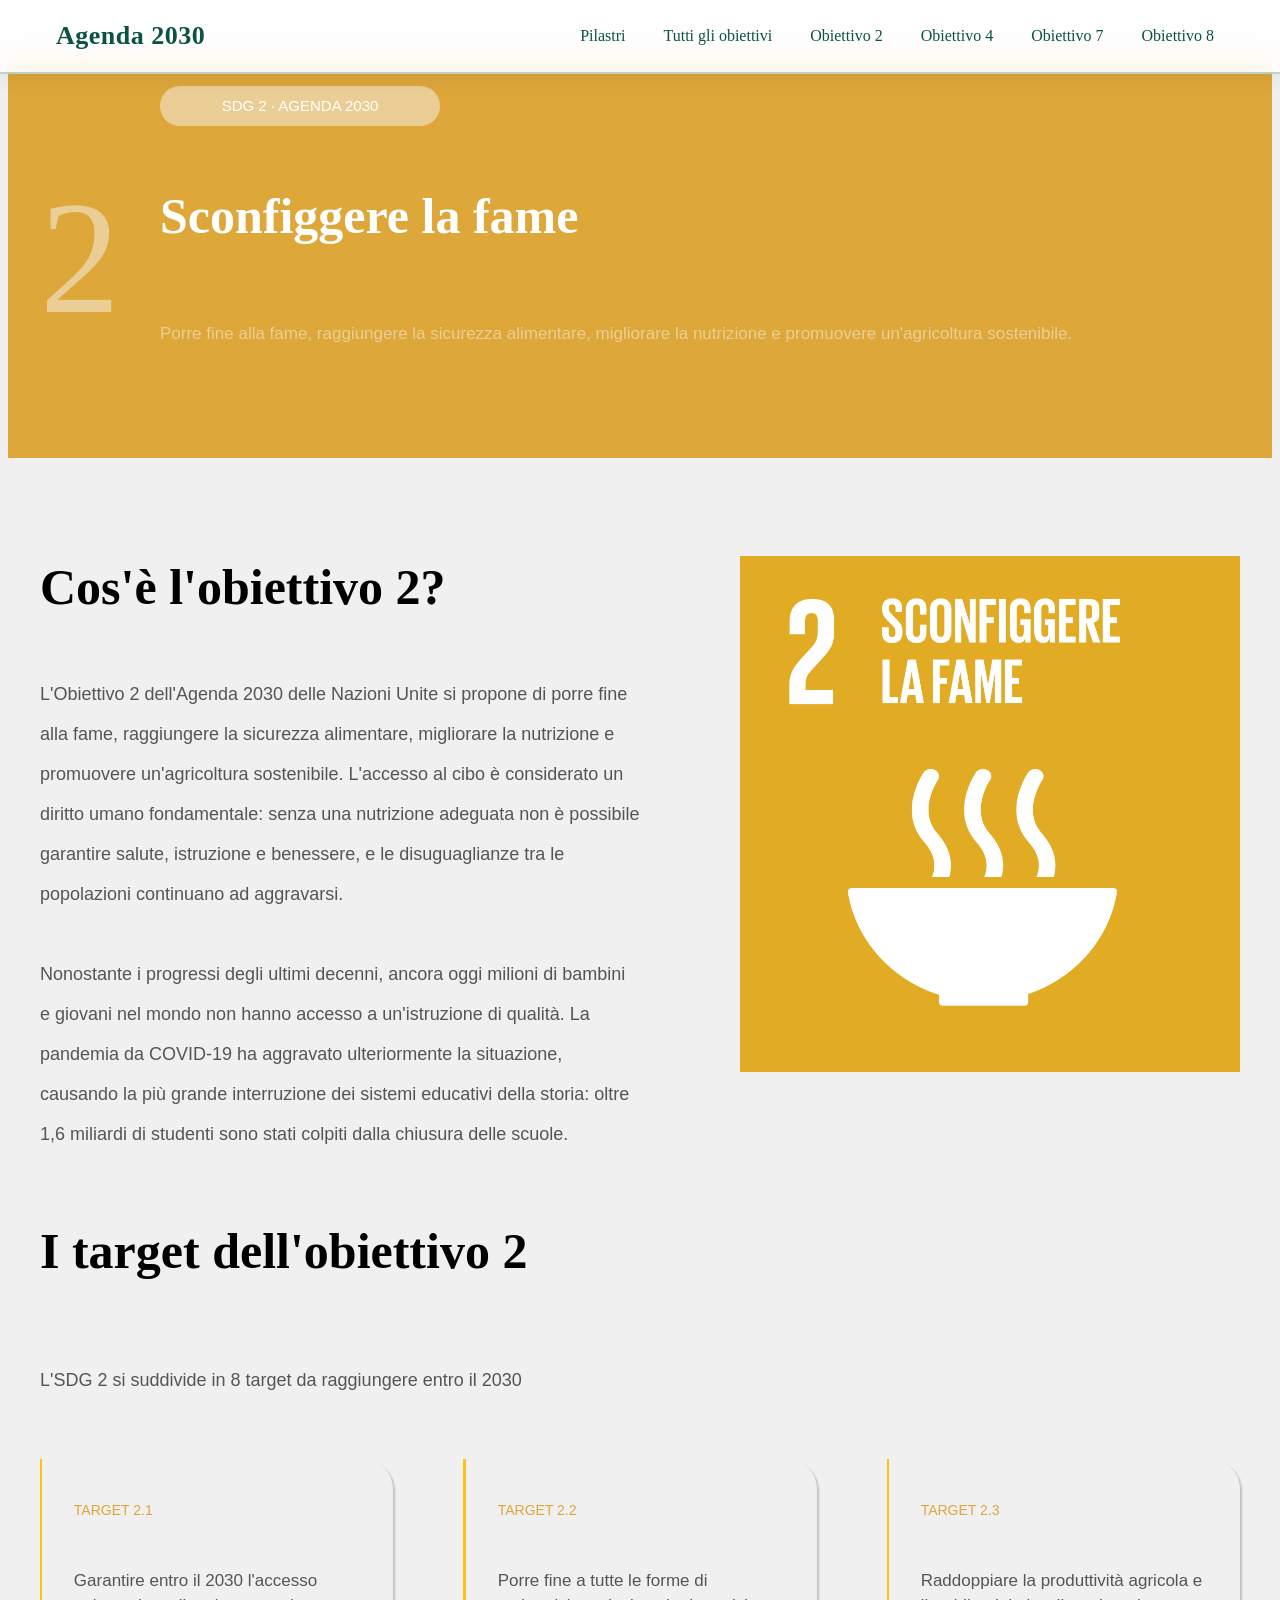
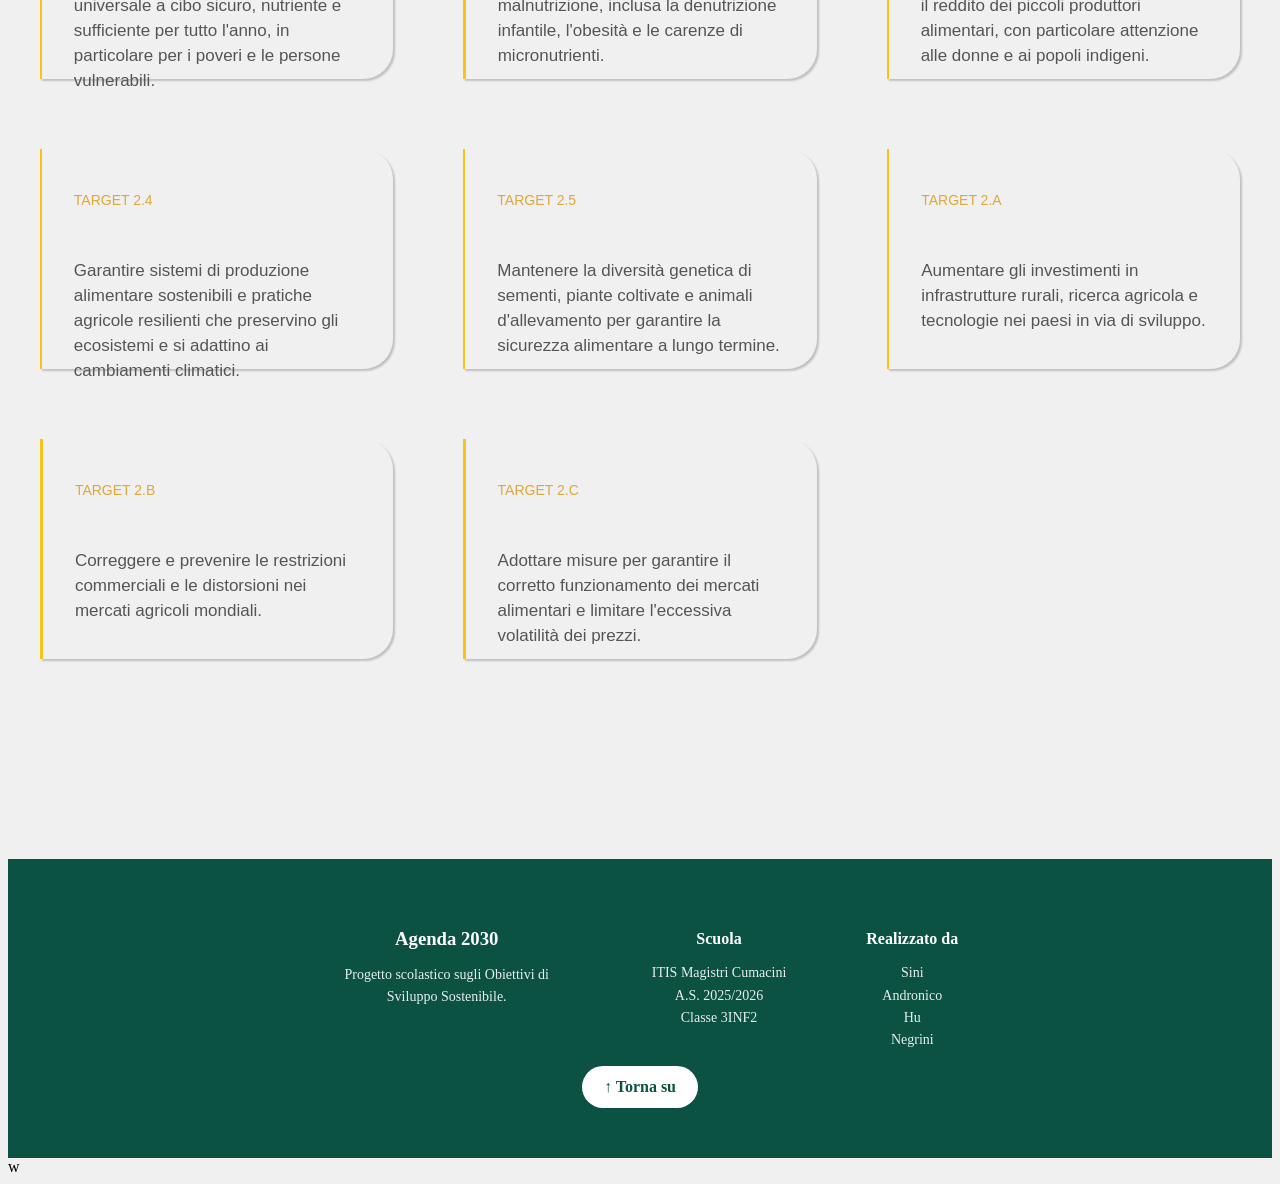
==== commit 97a8fa77: "modifiche fatte da sini" ====
--- a/obiettivo2.html
+++ b/obiettivo2.html
@@ -1,10 +1,13 @@
+
 <!DOCTYPE html>
 <html lang="it">
   <head>
+    <meta name="viewport" content="width=device-width, initial-scale=1.0">
     <title>Agenda 2030</title>
     <link rel="stylesheet" href="stile.css" />
   </head>
-  <body >
+  <body class="pagina-obiettivo2">
+    <div id="top"></div>
     <header>
       <a href="index.html" class="header-logo">Agenda 2030</a>
       <div class="menu">
@@ -23,7 +26,7 @@
           SDG 2 · AGENDA 2030
         </div>
         <h2 class="h2-obiettivo2">Sconfiggere la fame</h2>
-        <p class="p-titolo-obiettivo2">Assicurare un'istruzione di qualità, equa ed inclusiva, e promuovere opportunità di apprendimento per tutti</p>
+        <p class="p-titolo-obiettivo2">Porre fine alla fame, raggiungere la sicurezza alimentare, migliorare la nutrizione e promuovere un'agricoltura sostenibile.</p>
       </div>
     </div>
     <div class="contenitore">
@@ -136,5 +139,24 @@
         </div>
       </div>
     </div>
+
+    <footer class="footer-sito">
+    <div class="footer-contenuto">
+      <div class="footer-colonna">
+        <h3>Agenda 2030</h3>
+        <p>Progetto scolastico sugli Obiettivi di Sviluppo Sostenibile.</p>
+      </div>
+      <div class="footer-colonna">
+        <h4>Scuola</h4>
+        <p>ITIS Magistri Cumacini<br>A.S. 2025/2026<br>Classe 3INF2</p>
+      </div>
+     <div class="footer-colonna">
+        <h4>Realizzato da</h4>
+        <p>Sini<br>Andronico<br>Hu<br>Negrini</p>
+      </div>
+    </div>
+    <a href="#top" class="bottone-su">↑ Torna su</a>
+    </footer>
   </body>
 </html>
+w
--- a/stile.css
+++ b/stile.css
@@ -1,3 +1,4 @@
+css
 * {
   margin: 0;
   padding: 0;
@@ -18,30 +19,76 @@
   top: 0;
   left: 0;
   right: 0;
+
   display: flex;
   justify-content: space-between;
   align-items: center;
-  padding: 1rem 3rem;
-  background-color:#f0f0f0;
-  border-bottom: 1px solid #0b5243;
-  z-index: 10;
-}
-.header-logo{
+
+  padding: 1.2rem 3.5rem;
+
+  background: rgba(255, 255, 255, 0.9);
+  backdrop-filter: blur(12px);
+
+  border-bottom: 2px solid rgba(11, 82, 67, 0.25);
+
+  box-shadow: 0 6px 18px rgba(0, 0, 0, 0.08);
+
+  z-index: 1000;
+}
+
+.header-logo {
   color: #0b5243;
   text-decoration: none;
-  font-size: 22px;
-}
-.header-opzioni{
+
+  font-size: 26px;
+  font-weight: 700;
+  letter-spacing: 0.5px;
+}
+
+.menu {
+  display: flex;
+  gap: 18px;
+  align-items: center;
+}
+
+.header-opzioni {
+  position: relative;
+
   color: #0b5243;
   text-decoration: none;
-  font-size: 18px;
-}
-#pilastri{
-  scroll-margin-top: 140px;
-}
-.menu{
-  display: flex;
-  gap: 14px;
+
+  font-size: 16px;
+  font-weight: 500;
+
+  padding: 8px 10px;
+  border-radius: 8px;
+
+  transition: all 0.3s ease;
+}
+
+/* linea animata sotto */
+.header-opzioni::after {
+  content: "";
+  position: absolute;
+  left: 50%;
+  bottom: 2px;
+
+  width: 0%;
+  height: 2px;
+
+  background: #1d9e75;
+
+  transition: all 0.3s ease;
+  transform: translateX(-50%);
+}
+
+.header-opzioni:hover::after {
+  width: 70%;
+}
+
+.header-opzioni:hover {
+  color: #1d9e75;
+  background-color: rgba(29, 158, 117, 0.08);
 }
 /* #region index*/
 
@@ -113,10 +160,12 @@
   border-radius:30px;
   display: flex;
   flex-direction: column;
-  transition: transform 0.2s;
+  /* transition: transform 0.2s; */
+  transition: all 0.5s ease;
 }
 .box1:hover{
-  transform: scale(1.05);
+  transform: scale(1.10);
+  box-shadow: #1d9e75 0px 7px 29px 0px;
 }
 .h3-persone{
   margin: 0; 
@@ -143,10 +192,12 @@
   border-radius:30px;
   display: flex;
   flex-direction: column;
-  transition: transform 0.2s;
+  transition: all 0.5s ease;
+
 }
 .box2:hover{
-  transform: scale(1.05);
+  transform: scale(1.10);
+  box-shadow: #5698d2 0px 7px 29px 0px;
 }
 .h3-pianeta{
   margin: 0; 
@@ -154,7 +205,7 @@
   font-size: 24px;
   margin-left: 25px;
   margin-top: 35px;
-  color:#5dabf0
+  color:#5dabf0;
 }
 .p-persone2{
   margin:0;
@@ -172,10 +223,12 @@
   border-radius:30px;
   display: flex;
   flex-direction: column;
-  transition: transform 0.2s;
+  transition: all 0.5s ease;
+
 }
 .box3:hover{
-  transform: scale(1.05);
+  transform: scale(1.10);
+  box-shadow: #fac873 0px 7px 29px 0px;
 }
 .h3-prosperità{
   margin: 0; 
@@ -201,10 +254,12 @@
   border-radius:30px;
   display: flex;
   flex-direction: column;
-  transition: transform 0.2s;
+  transition: all 0.5s ease;
+
 }
 .box4:hover{
-  transform: scale(1.05);
+  transform: scale(1.10);
+  box-shadow: #e653c6 0px 7px 29px 0px;
 }
 .h3-pace{
   margin: 0; 
@@ -230,10 +285,12 @@
   border-radius:30px;
   display: flex;
   flex-direction: column;
-  transition: transform 0.2s;
+  transition: all 0.5s ease;
+
 }
 .box5:hover{
-  transform: scale(1.05);
+  transform: scale(1.10);
+  box-shadow: #675de8 0px 7px 29px 0px;
 }
 .h3-partnership{
   margin: 0; 
@@ -1308,19 +1365,19 @@
 
  
 /* #endregion paginaobiettivo4 */
-DA FINIRE ; 
+
 
 /* #region paginaobiettivo8 */
 
 .contenitore-iniziale-obiettivo8{
   width: 100%;
   height: 400px;
-  background-color: #A21942;
+  background-color: #a51d45;
   display: flex;
   align-items: center;
   gap: 40px;
 }
-.contenitore-titolo-obiettivo4{
+.contenitore-titolo-obiettivo8{
   display: flex;
   flex-direction: column;
   
@@ -1329,7 +1386,7 @@
   
 }
 
-.box-sdg4{
+.box-sdg8{
   width: 280px;
   height: 40px;
   color: white;
@@ -1348,43 +1405,150 @@
   margin-left: 2rem;
 }
 
-.h2-obiettivo4{
+.h2-obiettivo8{
   font-size: 50px;
   color: white;
 }
 
-.p-titolo-obiettivo4{
+.p-titolo-obiettivo8{
   font-size: 17px;
   color: #df9ba3;
   font-family: 'Inter', sans-serif;
 
 }
 
-.h3-obiettivo4{
+.h3-obiettivo8{
   margin-top: 100px;
   font-size: 50px;
-  margin-bottom: 40px;
-}
-.p-cosè-obiettivo4{
+  margin-bottom: 20px;
+}
+.p-cosè-obiettivo8{
   font-size: 18px;
   color: #555555;
   font-family: 'Inter', sans-serif;
-  line-height: 40px;
-}
-.contenitore-cosè-obiettivo4{
+  line-height: 50px;
+}
+.contenitore-cosè-obiettivo8{
   display: flex;
   align-content: center;
   gap: 100px;
 }
-.immagine-obiettivo{
+.immagine-obiettivo8{
   width: 500px;
   height: auto;
   transform:translateY(-100px); 
 }
-.contenitore-target{
-  
-}
+.contenitore-cosè-lavoro-dignitoso{
+transform: translateY(-100px);
+}
+/*CJXBHIDWBJOVBJDBJBVJWDJVJN VJNDSJVHK VN CJKBJBJKBK HK N, K*/
+.contenitore-box-target{
+  display: grid;
+  grid-template-columns: repeat(3, 1fr);
+  grid-template-rows: repeat(4, 1fr);
+  gap: 70px;  
+  transform: translateY(90px);
+  justify-content: space-between;
+}
+
+/* stile dei vari box */
+
+.box-target-riga1:hover, 
+.box-target-riga2:hover, 
+.box-target-riga3:hover, 
+.box-target-riga4:hover{
+  transform: scale(1.05);
+}
+
+.box-target-riga1 {
+  grid-row-start: 1;
+  background-color: #f0f0f0;
+  height: 220px;
+  width: auto;
+  border-top-right-radius: 30px;
+  border-bottom-right-radius: 30px;
+  
+  display: flex;
+  flex-direction: row;
+  transition: transform 0.2s;
+  box-shadow: 2px 2px 2px rgba(0, 0, 0, 0.2);
+}
+
+.box-target-riga2 {
+  grid-row-start: 2;
+  background-color: #f0f0f0;
+  height: 220px;
+  width: auto;
+  border-top-right-radius: 30px;
+  border-bottom-right-radius: 30px;
+  
+  display: flex;
+  flex-direction: row;
+  transition: transform 0.2s;
+  box-shadow: 2px 2px 2px rgba(0, 0, 0, 0.2);
+}
+.box-target-riga3 {
+  grid-row-start: 3;
+  background-color: #f0f0f0;
+  height: 220px;
+  width: auto;
+  border-top-right-radius: 30px;
+  border-bottom-right-radius: 30px;
+  
+  display: flex;
+  flex-direction: row;
+  transition: transform 0.2s;
+  box-shadow: 2px 2px 2px rgba(0, 0, 0, 0.2);
+}
+
+.box-target-riga4 {
+  grid-row-start: 4;
+  background-color: #f0f0f0;
+  height: 220px;
+  width: auto;
+  border-top-right-radius: 30px;
+  border-bottom-right-radius: 30px;
+  
+  display: flex;
+  flex-direction: row;
+  transition: transform 0.2s;
+  box-shadow: 2px 2px 2px rgba(0, 0, 0, 0.2);
+}
+.barra-rossa{
+  height: 100%;
+  width: 2%;
+  background-color: #c7212f;
+}
+
+.contenitore-scritta-box-obiettivi{
+  display: flex;
+  flex-direction: column;
+  margin-top: 7%;
+  gap: 7%;
+  padding: 0 2rem;
+}
+.h4-target{
+  font-family: 'Inter', sans-serif;
+  font-size: 14px;
+  color: #c7212f;
+  font-weight: 300;
+}
+.p-box-obiettivi{
+  font-family: 'Inter', sans-serif;
+  font-size: 17px;
+  color: #555555;
+  line-height: 25px;
+}
+/*CJXBHIDWBJOVBJDBJBVJWDJVJN VJNDSJVHK VN CJKBJBJKBK HK N, K*/
 /* #endregion paginaobiettivo8 */
+
+
+
+
+
+
+
+
 
 /* #region paginaobiettivo2 */
 .contenitore-iniziale-obiettivo2{
@@ -1746,4 +1910,481 @@
   color: #555555;
   line-height: 25px;
 }
-/* #endregion paginaobiettivo7 */+
+/* =========================
+   RESPONSIVE TELEFONO
+========================= */
+
+@media screen and (max-width: 768px) {
+
+  body{
+    margin-top: 120px;
+    overflow-x: hidden;
+  }
+
+  .contenitore{
+    padding: 0 1rem;
+  }
+
+  /* HEADER */
+
+  header{
+    flex-direction: column;
+    gap: 15px;
+    padding: 1rem;
+  }
+
+  .header-logo{
+    font-size: 24px;
+  }
+
+  .menu{
+    flex-wrap: wrap;
+    justify-content: center;
+    gap: 10px;
+  }
+
+  .header-opzioni{
+    font-size: 15px;
+  }
+
+  /* HERO PAGINE OBIETTIVI */
+
+  .contenitore-iniziale-obiettivo2,
+  .contenitore-iniziale-obiettivo4,
+  .contenitore-iniziale-obiettivo7,
+  .contenitore-iniziale-obiettivo8{
+    flex-direction: column;
+    justify-content: center;
+    text-align: center;
+    height: auto;
+    padding: 2rem 1rem;
+    gap: 20px;
+  }
+
+  .numero-obiettivi2,
+  .numero-obiettivi7,
+  .numero-obiettivi{
+    font-size: 90px;
+    margin-left: 0;
+  }
+
+  .contenitore-titolo-obiettivo2,
+  .contenitore-titolo-obiettivo4,
+  .contenitore-titolo-obiettivo7,
+  .contenitore-titolo-obiettivo8{
+    margin-bottom: 0;
+    align-items: center;
+  }
+
+  .h2-obiettivo2,
+  .h2-obiettivo4,
+  .h2-obiettivo7,
+  .h2-obiettivo8{
+    font-size: 36px;
+  }
+
+  .p-titolo-obiettivo2,
+  .p-titolo-obiettivo4,
+  .p-titolo-obiettivo7,
+  .p-titolo-obiettivo8{
+    font-size: 16px;
+    line-height: 28px;
+  }
+
+  .box-sdg2,
+  .box-sdg4,
+  .box-sdg7,
+  .box-sdg8{
+    width: 100%;
+    max-width: 280px;
+  }
+
+  /* SEZIONE COS'È */
+
+  .contenitore-cosè-obiettivo2,
+  .contenitore-cosè-obiettivo4,
+  .contenitore-cosè-obiettivo7,
+  .contenitore-cosè-obiettivo8{
+    flex-direction: column;
+    gap: 40px;
+  }
+
+  .p-cosè-obiettivo2,
+  .p-cosè-obiettivo4,
+  .p-cosè-obiettivo7,
+  .p-cosè-obiettivo8{
+    font-size: 16px;
+    line-height: 32px;
+  }
+
+  .immagine-obiettivo,
+  .immagine-obiettivo8{
+    width: 100%;
+    max-width: 320px;
+    margin: 0 auto;
+    transform: none;
+  }
+
+  /* TITOLI */
+
+  .h3-obiettivo2,
+  .h3-obiettivo4,
+  .h3-obiettivo7,
+  .h3-obiettivo8,
+  .h3-target,
+  .titolo-5p,
+  .h2-che-punto-siamo{
+    font-size: 34px;
+    line-height: 42px;
+  }
+
+  /* TARGET */
+
+  .contenitore-box-target{
+    grid-template-columns: 1fr;
+    gap: 25px;
+    transform: none;
+    margin-top: 60px;
+  }
+
+  .box-target-riga1,
+  .box-target-riga2,
+  .box-target-riga3,
+  .box-target-riga4{
+    height: auto;
+    min-height: 180px;
+  }
+
+  .contenitore-scritta-box-obiettivi{
+    padding: 1.5rem;
+    margin-top: 0;
+    gap: 15px;
+  }
+
+  .p-box-obiettivi{
+    font-size: 15px;
+    line-height: 28px;
+  }
+
+  /* INDEX */
+
+  h1{
+    font-size: 42px;
+    margin-top: 80px;
+    line-height: 55px;
+  }
+
+  .p-iniziale{
+    font-size: 16px;
+    line-height: 32px;
+  }
+
+  .img-17obiettivi{
+    position: static;
+    width: 100%;
+    max-width: 350px;
+    display: block;
+    margin: 40px auto 0 auto;
+  }
+
+  .boxes{
+    flex-direction: column;
+  }
+
+  .box1,
+  .box2,
+  .box3,
+  .box4,
+  .box5{
+    width: 100%;
+    max-width: 350px;
+  }
+
+  /* GRID PROGRESS */
+
+  .grid-che-punto-siamo{
+    grid-template-columns: 1fr;
+  }
+
+  .p-che-punto-siamo{
+    width: 100%;
+    grid-row: auto;
+    line-height: 32px;
+  }
+
+  .contenitore-progress-bar{
+    grid-column: 1;
+  }
+
+  /* PAGINA TUTTI OBIETTIVI */
+
+  .titolo-obiettivi{
+    font-size: 38px;
+  }
+
+  .immagine-albero{
+    width: 100%;
+    max-width: 320px;
+  }
+
+  .contenitore-grid-obiettivi{
+    grid-template-columns: 1fr;
+  }
+
+  .card{
+    height: 280px;
+  }
+
+  /* FRASE FINALE */
+
+  .contenitore-frase{
+    padding: 2rem 1rem;
+    text-align: center;
+    height: auto;
+  }
+
+  .h2-frase{
+    font-size: 28px;
+  }
+
+}
+/* #endregion paginaobiettivo7 */
+@media screen and (max-width: 768px) {
+
+  /* ===== HEADER ===== */
+  header{
+    flex-direction: column;
+    align-items: center;
+    gap: 12px;
+    padding: 1rem;
+  }
+
+  .menu{
+    flex-wrap: wrap;
+    justify-content: center;
+    gap: 10px;
+  }
+
+  .header-opzioni{
+    font-size: 14px;
+  }
+
+  /* ===== HERO ===== */
+  h1{
+    font-size: 40px;
+    line-height: 1.2;
+    margin-top: 60px;
+    text-align: center;
+  }
+
+  .p-iniziale{
+    font-size: 16px;
+    line-height: 28px;
+    text-align: center;
+  }
+
+  .button-esplora{
+    display: block;
+    margin: 25px auto;
+  }
+
+  .img-17obiettivi{
+    position: static;
+    width: 100%;
+    max-width: 320px;
+    height: auto;
+    display: block;
+    margin: 30px auto;
+  }
+
+  /* ===== 5 P ===== */
+  .boxes{
+    flex-direction: column;
+    align-items: center;
+    gap: 20px;
+  }
+
+  .box1, .box2, .box3, .box4, .box5{
+    width: 100%;
+    max-width: 320px;
+    height: auto;
+    padding-bottom: 20px;
+  }
+
+  /* ===== “A che punto siamo” ===== */
+  .grid-che-punto-siamo{
+    display: flex;
+    flex-direction: column;
+    gap: 25px;
+  }
+
+  .p-che-punto-siamo{
+    width: 100%;
+    font-size: 16px;
+    line-height: 28px;
+  }
+
+  .contenitore-progress-bar{
+    width: 100%;
+  }
+
+  /* ===== FRASE FINALE ===== */
+  .contenitore-frase{
+    padding: 2rem 1rem;
+    text-align: center;
+    height: auto;
+  }
+
+  .h2-frase{
+    font-size: 24px;
+  }
+
+  .p-frase{
+    font-size: 13px;
+  }
+}
+.hamburger{
+  display: none;
+  font-size: 30px;
+  cursor: pointer;
+  color: #0b5243;
+}
+
+/* nascondo checkbox */
+#menu-toggle{
+  display: none;
+}
+@media screen and (max-width: 768px){
+
+  header{
+    padding: 1rem;
+  }
+
+  .hamburger{
+    display: block;
+  }
+
+  .menu{
+    position: absolute;
+    top: 70px;
+    left: 0;
+    right: 0;
+
+    background: #f0f0f0;
+    flex-direction: column;
+    align-items: center;
+
+    gap: 20px;
+    padding: 20px;
+
+    display: none;
+    border-bottom: 1px solid #0b5243;
+  }
+
+  /* quando clicchi hamburger */
+  #menu-toggle:checked + .hamburger + .menu{
+    display: flex;
+  }
+
+  .header-opzioni{
+    font-size: 18px;
+  }
+}
+.footer-sito {
+  margin-top: 120px;
+  padding: 50px 20px;
+  background-color: #0b5243;
+  color: white;
+  text-align: center;
+}
+
+.footer-testo {
+  font-size: 16px;
+  margin-bottom: 10px;
+}
+
+.footer-crediti {
+  font-size: 14px;
+  opacity: 0.8;
+  margin-bottom: 25px;
+}
+
+/* bottone torna su */
+.bottone-su {
+  display: inline-block;
+  padding: 12px 22px;
+  background: white;
+  color: #0b5243;
+  text-decoration: none;
+  border-radius: 30px;
+  font-weight: bold;
+  transition: 0.3s;
+}
+
+.bottone-su:hover {
+  background: #1d9e75;
+  color: white;
+  transform: translateY(-2px);
+}
+.footer-sito {
+  background-color: #0b5243;
+  color: white;
+  padding: 50px 20px;
+  text-align: center;
+}
+
+.footer-contenuto{
+  display: flex;
+  justify-content: center;
+  align-items: flex-start;
+  gap: 80px;
+  flex-wrap: wrap;
+}
+.footer-colonna {
+  max-width: 250px;
+}
+
+.footer-colonna h3,
+.footer-colonna h4 {
+  margin-bottom: 10px;
+}
+
+.footer-colonna p {
+  font-size: 14px;
+  line-height: 1.6;
+  opacity: 0.9;
+}
+
+/* bottone torna su */
+.bottone-su {
+  display: inline-block;
+  padding: 12px 22px;
+  background: white;
+  color: #0b5243;
+  text-decoration: none;
+  border-radius: 30px;
+  font-weight: bold;
+  transition: 0.3s;
+}
+
+.bottone-su:hover {
+  background: #1d9e75;
+  color: white;
+  transform: translateY(-2px);
+}
+@media screen and (max-width: 768px) {
+
+  .footer-contenuto {
+    flex-direction: column;
+    align-items: center;
+    text-align: center;
+  }
+
+  .footer-colonna {
+    max-width: 100%;
+  }
+}
+.footer-sito {
+  margin-top: 0;
+}
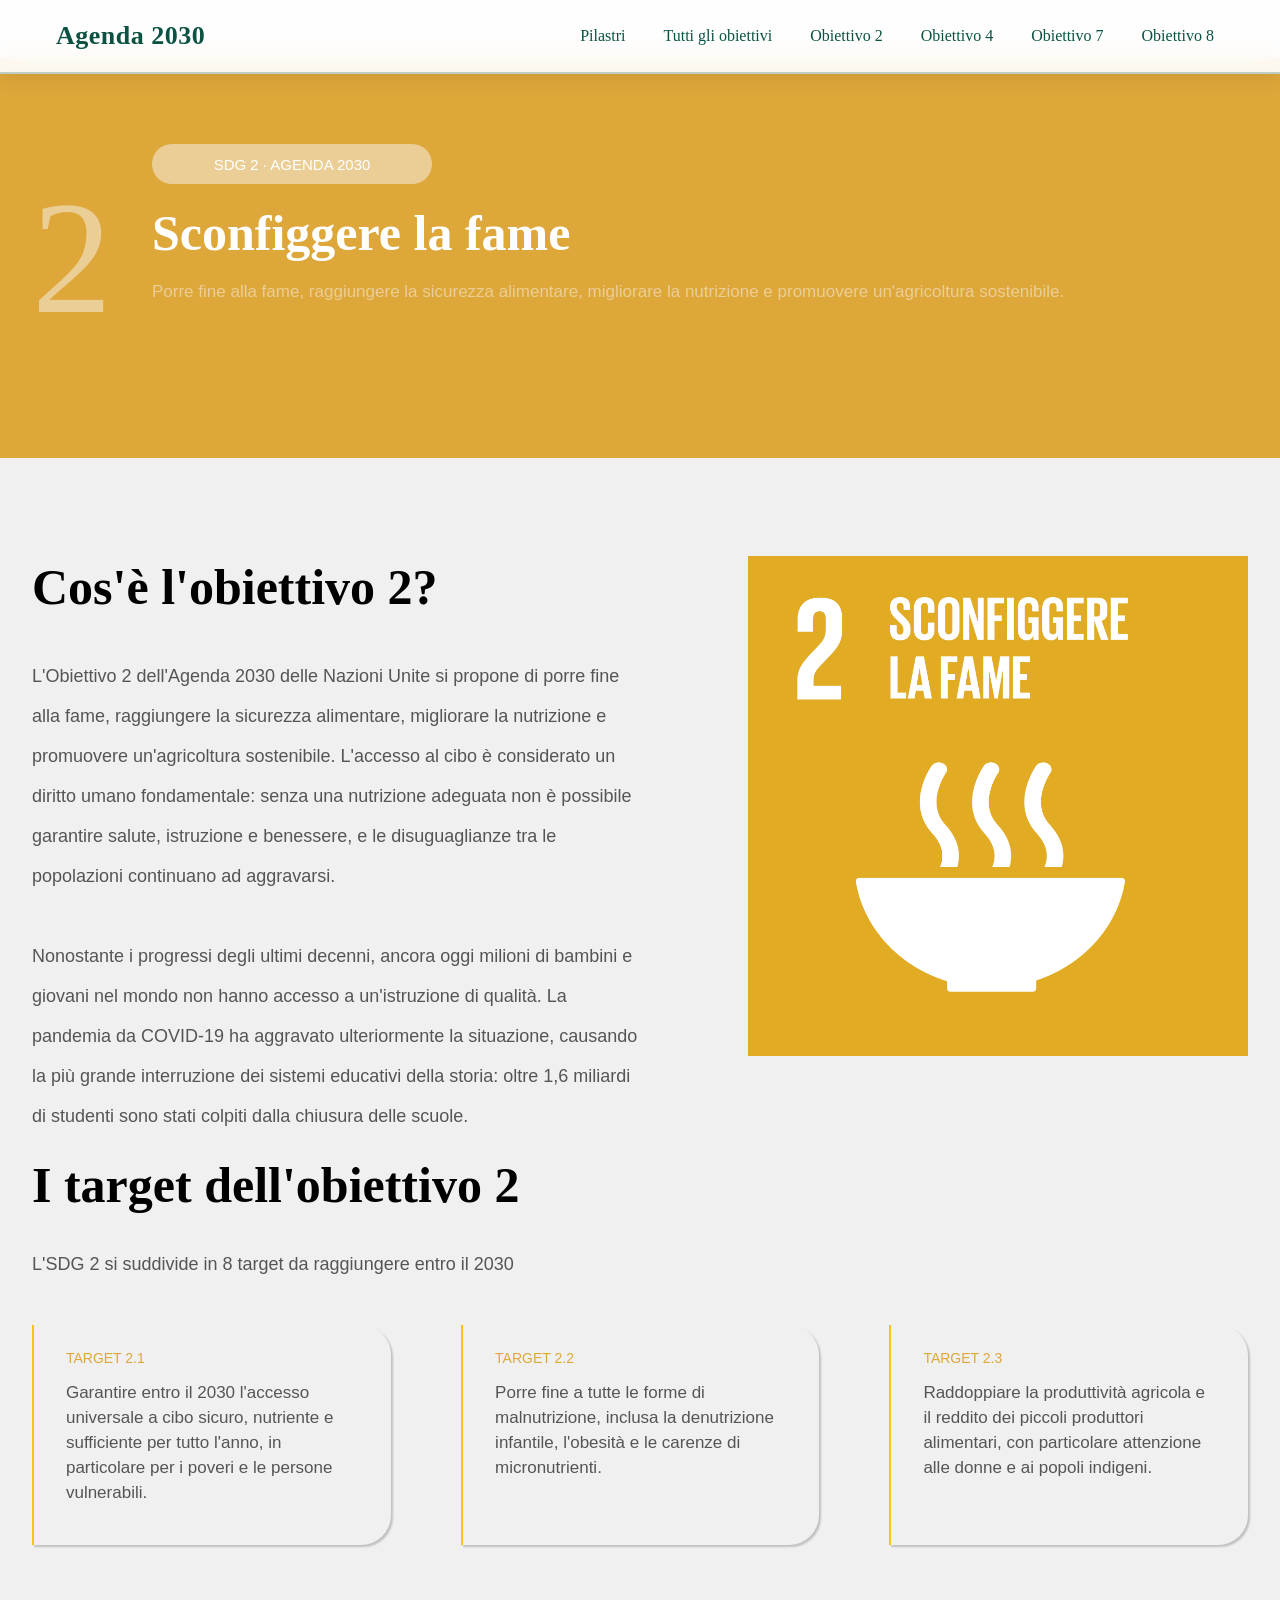
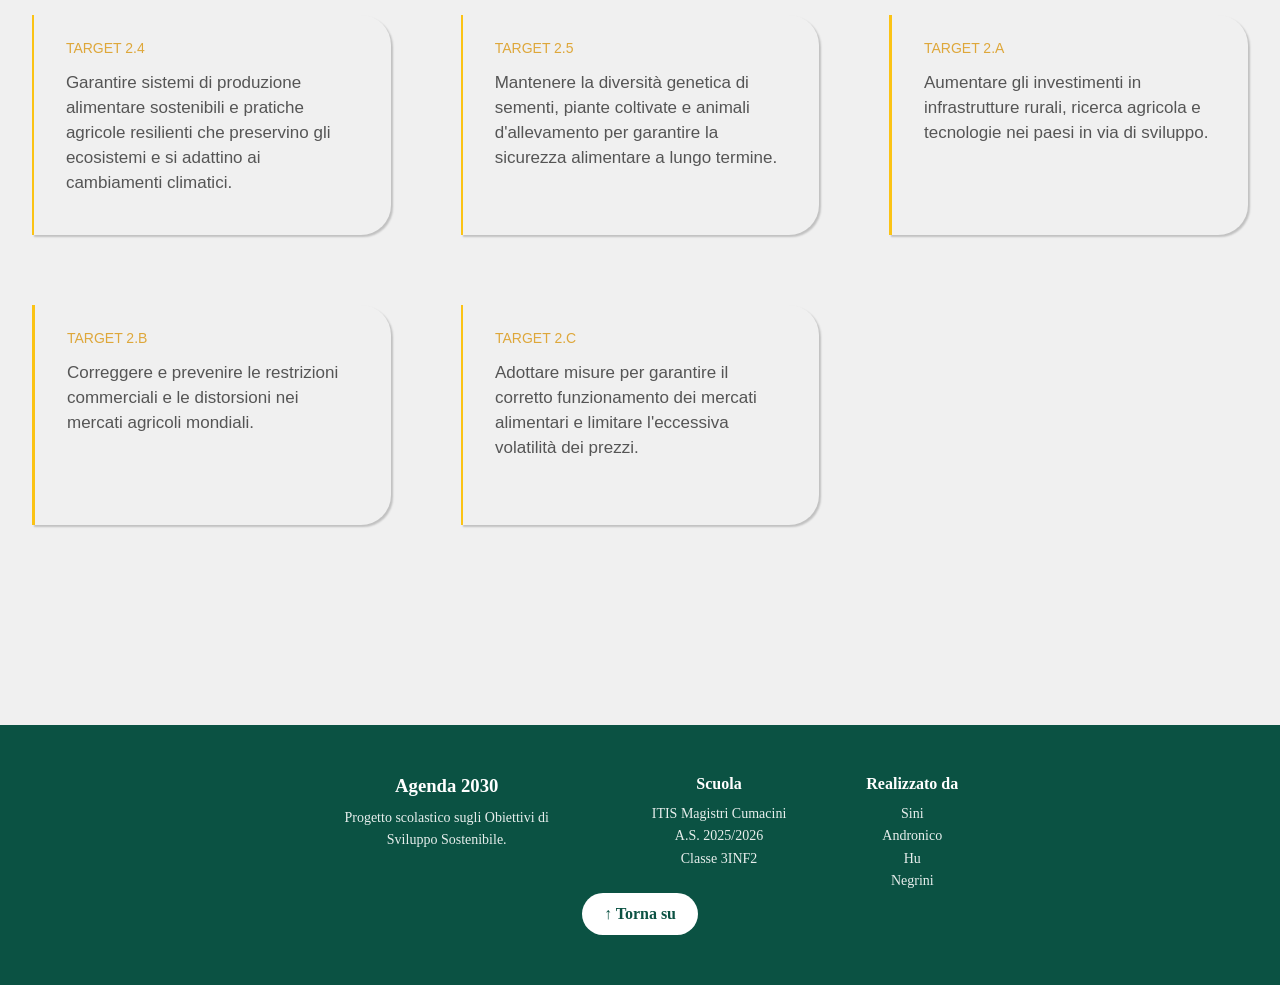
==== commit 6418c37e: "Versione aggiornata aggiunto il menu a tutte le pagine sistemato la parte del css, mettendo solament" ====
--- a/obiettivo2.html
+++ b/obiettivo2.html
@@ -5,11 +5,13 @@
     <meta name="viewport" content="width=device-width, initial-scale=1.0">
     <title>Agenda 2030</title>
     <link rel="stylesheet" href="stile.css" />
-  </head>
-  <body class="pagina-obiettivo2">
-    <div id="top"></div>
-    <header>
-      <a href="index.html" class="header-logo">Agenda 2030</a>
+  <header>
+      <a href="#" class="header-logo">Agenda 2030</a>
+      <input type="checkbox" id="menu-toggle">
+      <label for="menu-toggle" class="hamburger">
+        ☰
+      </label>
+
       <div class="menu">
         <a href="index.html#pilastri" class="header-opzioni">Pilastri</a>
         <a href="tutti gli obiettivi.html" class="header-opzioni">Tutti gli obiettivi</a>
@@ -159,4 +161,3 @@
     </footer>
   </body>
 </html>
-w
--- a/stile.css
+++ b/stile.css
@@ -1,4 +1,4 @@
-css
+
 * {
   margin: 0;
   padding: 0;
@@ -14,6 +14,10 @@
 .contenitore{
   padding: 0 2rem;
 }
+a{
+  text-decoration: none;
+}
+
 header {
   position: fixed;
   top: 0;
@@ -90,6 +94,96 @@
   color: #1d9e75;
   background-color: rgba(29, 158, 117, 0.08);
 }
+
+.footer-sito {
+  margin-top: 120px;
+  padding: 50px 20px;
+  background-color: #0b5243;
+  color: white;
+  text-align: center;
+}
+
+.footer-testo {
+  font-size: 16px;
+  margin-bottom: 10px;
+}
+
+.footer-crediti {
+  font-size: 14px;
+  opacity: 0.8;
+  margin-bottom: 25px;
+}
+
+.footer-sito {
+  background-color: #0b5243;
+  color: white;
+  padding: 50px 20px;
+  text-align: center;
+}
+
+.footer-contenuto{
+  display: flex;
+  justify-content: center;
+  align-items: flex-start;
+  gap: 80px;
+  flex-wrap: wrap;
+}
+.footer-colonna {
+  max-width: 250px;
+}
+
+.footer-colonna h3,
+.footer-colonna h4 {
+  margin-bottom: 10px;
+}
+
+.footer-colonna p {
+  font-size: 14px;
+  line-height: 1.6;
+  opacity: 0.9;
+}
+
+
+
+.footer-sito {
+  margin-top: 0;
+}
+
+
+/* bottone torna su */
+.bottone-su {
+  display: inline-block;
+  padding: 12px 22px;
+  background: white;
+  color: #0b5243;
+  text-decoration: none;
+  border-radius: 30px;
+  font-weight: bold;
+  transition: 0.3s;
+}
+.bottone-su:hover {
+  background: #1d9e75;
+  color: white;
+  transform: translateY(-2px);
+}
+
+
+
+/* nascondo checkbox */
+#menu-toggle{
+  display: none;
+}
+
+.hamburger{
+  display: none;
+  font-size: 30px;
+  cursor: pointer;
+  color: #0b5243;
+}
+
+
+
+
 /* #region index*/
 
 .button-esplora {
@@ -1441,7 +1535,6 @@
 .contenitore-cosè-lavoro-dignitoso{
 transform: translateY(-100px);
 }
-/*CJXBHIDWBJOVBJDBJBVJWDJVJN VJNDSJVHK VN CJKBJBJKBK HK N, K*/
 .contenitore-box-target{
   display: grid;
   grid-template-columns: repeat(3, 1fr);
@@ -1539,7 +1632,6 @@
   color: #555555;
   line-height: 25px;
 }
-/*CJXBHIDWBJOVBJDBJBVJWDJVJN VJNDSJVHK VN CJKBJBJKBK HK N, K*/
 /* #endregion paginaobiettivo8 */
 
 
@@ -1910,7 +2002,7 @@
   color: #555555;
   line-height: 25px;
 }
-
+/* #endregion paginaobiettivo7 */
 /* =========================
    RESPONSIVE TELEFONO
 ========================= */
@@ -1926,7 +2018,7 @@
     padding: 0 1rem;
   }
 
-  /* HEADER */
+  /* header */
 
   header{
     flex-direction: column;
@@ -1938,17 +2030,11 @@
     font-size: 24px;
   }
 
-  .menu{
-    flex-wrap: wrap;
-    justify-content: center;
-    gap: 10px;
-  }
-
   .header-opzioni{
     font-size: 15px;
   }
 
-  /* HERO PAGINE OBIETTIVI */
+  /* hero pagine obiettivi */
 
   .contenitore-iniziale-obiettivo2,
   .contenitore-iniziale-obiettivo4,
@@ -1960,6 +2046,7 @@
     height: auto;
     padding: 2rem 1rem;
     gap: 20px;
+    width: 100%;
   }
 
   .numero-obiettivi2,
@@ -2000,7 +2087,7 @@
     max-width: 280px;
   }
 
-  /* SEZIONE COS'È */
+  /* sezione cos'è */
 
   .contenitore-cosè-obiettivo2,
   .contenitore-cosè-obiettivo4,
@@ -2026,7 +2113,7 @@
     transform: none;
   }
 
-  /* TITOLI */
+  /* titoli */
 
   .h3-obiettivo2,
   .h3-obiettivo4,
@@ -2039,7 +2126,7 @@
     line-height: 42px;
   }
 
-  /* TARGET */
+  /* target */
 
   .contenitore-box-target{
     grid-template-columns: 1fr;
@@ -2067,7 +2154,7 @@
     line-height: 28px;
   }
 
-  /* INDEX */
+  /* index */
 
   h1{
     font-size: 42px;
@@ -2100,9 +2187,7 @@
     width: 100%;
     max-width: 350px;
   }
-
-  /* GRID PROGRESS */
-
+/* barre dei progressi */
   .grid-che-punto-siamo{
     grid-template-columns: 1fr;
   }
@@ -2147,12 +2232,17 @@
   .h2-frase{
     font-size: 28px;
   }
-
-}
-/* #endregion paginaobiettivo7 */
-@media screen and (max-width: 768px) {
-
-  /* ===== HEADER ===== */
+  .footer-contenuto {
+    flex-direction: column;
+    align-items: center;
+    text-align: center;
+  }
+
+  .footer-colonna {
+    max-width: 100%;
+  }
+
+  /* kjebnfkewjbfklwelbfkleb */
   header{
     flex-direction: column;
     align-items: center;
@@ -2160,14 +2250,45 @@
     padding: 1rem;
   }
 
+  
+
+  .header-opzioni{
+    font-size: 14px;
+  }
+  
+  /* quando clicchi hamburger */
+  /* questo funziona solo se l'ordine è .hamburger e poi .menu */
+  #menu-toggle:checked + .hamburger + .menu{
+    display: flex;
+  }
+  .hamburger{
+    display: block;
+  }
+
   .menu{
     flex-wrap: wrap;
     justify-content: center;
     gap: 10px;
+
+    position: absolute;
+    top: 70px;
+    left: 0;
+    right: 0;
+
+    background: #f0f0f0;
+    flex-direction: column;
+    align-items: center;
+
+    gap: 20px;
+    padding: 20px;
+
+    display: none;
+    border-bottom: 1px solid #0b5243;
+
   }
 
   .header-opzioni{
-    font-size: 14px;
+    font-size: 18px;
   }
 
   /* ===== HERO ===== */
@@ -2243,148 +2364,12 @@
   .p-frase{
     font-size: 13px;
   }
-}
-.hamburger{
-  display: none;
-  font-size: 30px;
-  cursor: pointer;
-  color: #0b5243;
-}
-
-/* nascondo checkbox */
-#menu-toggle{
-  display: none;
-}
-@media screen and (max-width: 768px){
-
-  header{
-    padding: 1rem;
-  }
-
-  .hamburger{
-    display: block;
-  }
-
-  .menu{
-    position: absolute;
-    top: 70px;
-    left: 0;
-    right: 0;
-
-    background: #f0f0f0;
-    flex-direction: column;
-    align-items: center;
-
-    gap: 20px;
-    padding: 20px;
-
-    display: none;
-    border-bottom: 1px solid #0b5243;
-  }
-
-  /* quando clicchi hamburger */
-  #menu-toggle:checked + .hamburger + .menu{
-    display: flex;
-  }
-
-  .header-opzioni{
-    font-size: 18px;
-  }
-}
-.footer-sito {
-  margin-top: 120px;
-  padding: 50px 20px;
-  background-color: #0b5243;
-  color: white;
-  text-align: center;
-}
-
-.footer-testo {
-  font-size: 16px;
-  margin-bottom: 10px;
-}
-
-.footer-crediti {
-  font-size: 14px;
-  opacity: 0.8;
-  margin-bottom: 25px;
-}
-
-/* bottone torna su */
-.bottone-su {
-  display: inline-block;
-  padding: 12px 22px;
-  background: white;
-  color: #0b5243;
-  text-decoration: none;
-  border-radius: 30px;
-  font-weight: bold;
-  transition: 0.3s;
-}
-
-.bottone-su:hover {
-  background: #1d9e75;
-  color: white;
-  transform: translateY(-2px);
-}
-.footer-sito {
-  background-color: #0b5243;
-  color: white;
-  padding: 50px 20px;
-  text-align: center;
-}
-
-.footer-contenuto{
-  display: flex;
-  justify-content: center;
-  align-items: flex-start;
-  gap: 80px;
-  flex-wrap: wrap;
-}
-.footer-colonna {
-  max-width: 250px;
-}
-
-.footer-colonna h3,
-.footer-colonna h4 {
-  margin-bottom: 10px;
-}
-
-.footer-colonna p {
-  font-size: 14px;
-  line-height: 1.6;
-  opacity: 0.9;
-}
-
-/* bottone torna su */
-.bottone-su {
-  display: inline-block;
-  padding: 12px 22px;
-  background: white;
-  color: #0b5243;
-  text-decoration: none;
-  border-radius: 30px;
-  font-weight: bold;
-  transition: 0.3s;
-}
-
-.bottone-su:hover {
-  background: #1d9e75;
-  color: white;
-  transform: translateY(-2px);
-}
-@media screen and (max-width: 768px) {
-
-  .footer-contenuto {
-    flex-direction: column;
-    align-items: center;
-    text-align: center;
-  }
-
-  .footer-colonna {
-    max-width: 100%;
-  }
-}
-.footer-sito {
-  margin-top: 0;
-}
+
+
+
+
+
+}
+
+
+
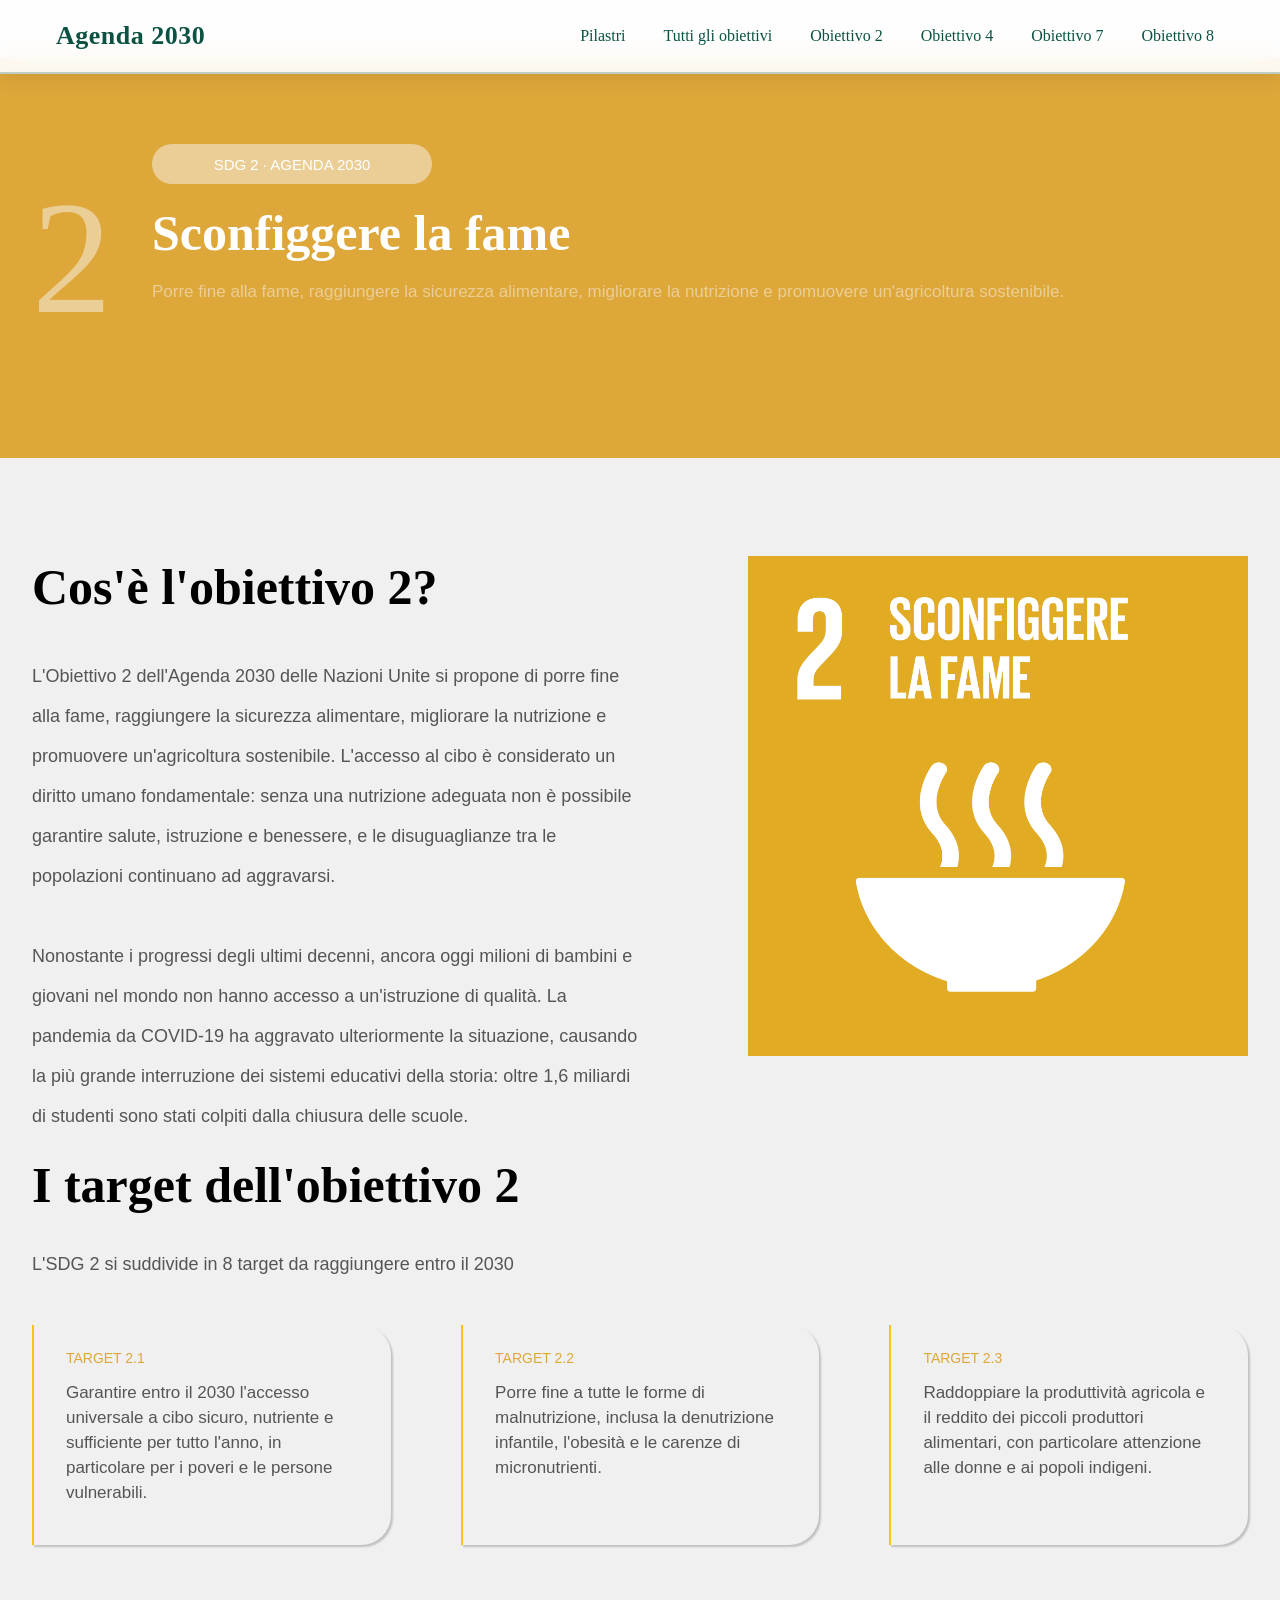
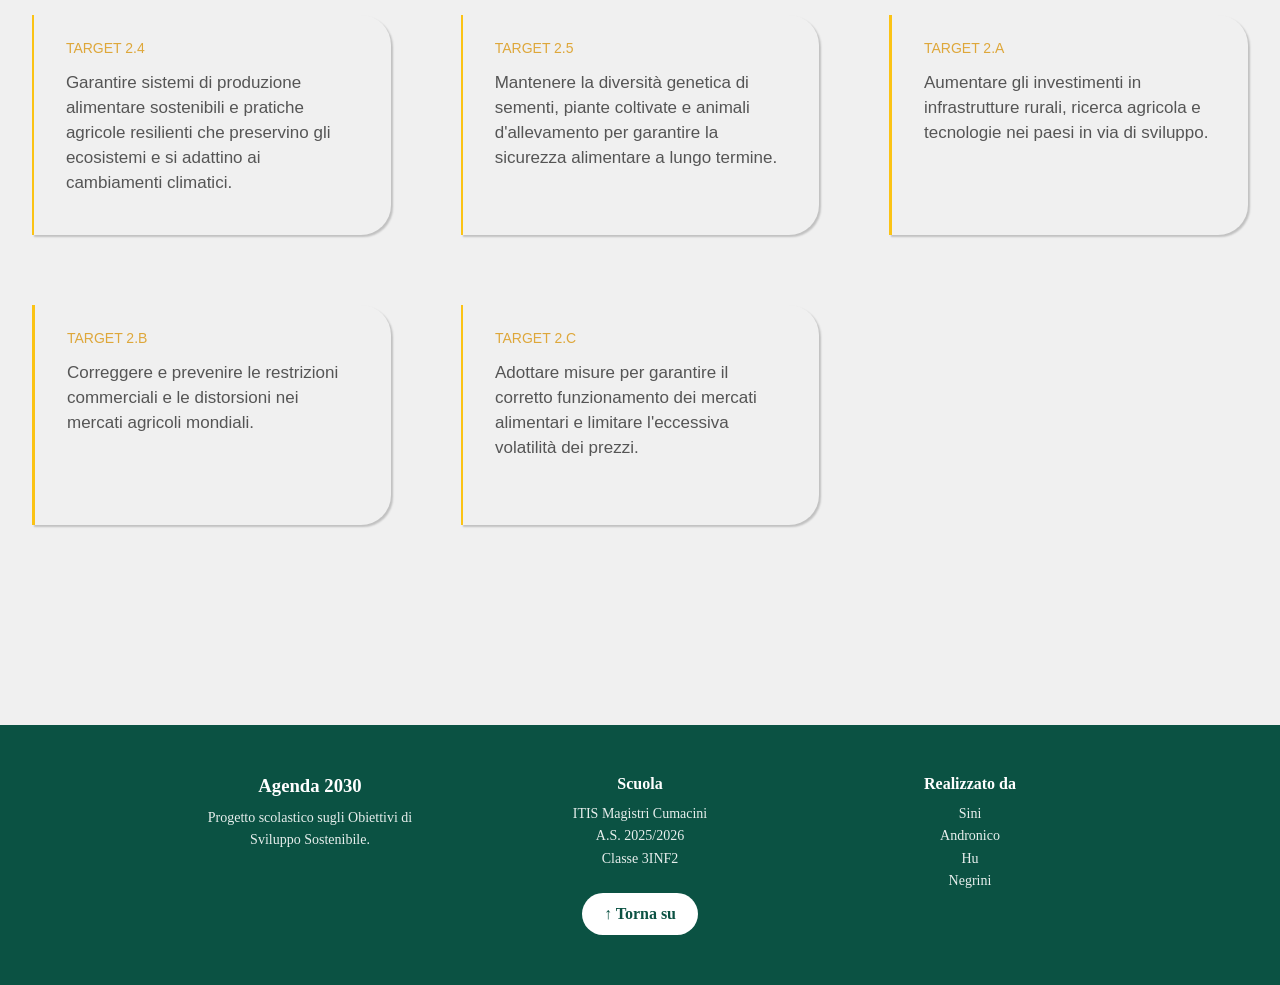
==== commit 29d189b3: "aggiornamento" ====
--- a/obiettivo2.html
+++ b/obiettivo2.html
@@ -6,7 +6,7 @@
     <title>Agenda 2030</title>
     <link rel="stylesheet" href="stile.css" />
   <header>
-      <a href="#" class="header-logo">Agenda 2030</a>
+      <a href="index.html" class="header-logo">Agenda 2030</a>
       <input type="checkbox" id="menu-toggle">
       <label for="menu-toggle" class="hamburger">
         ☰
@@ -157,7 +157,7 @@
         <p>Sini<br>Andronico<br>Hu<br>Negrini</p>
       </div>
     </div>
-    <a href="#top" class="bottone-su">↑ Torna su</a>
+    <a href="#" class="bottone-su">↑ Torna su</a>
     </footer>
   </body>
 </html>
--- a/stile.css
+++ b/stile.css
@@ -129,7 +129,7 @@
   flex-wrap: wrap;
 }
 .footer-colonna {
-  max-width: 250px;
+  width: 250px;
 }
 
 .footer-colonna h3,
@@ -2364,12 +2364,7 @@
   .p-frase{
     font-size: 13px;
   }
-
-
-
-
-
-}
-
-
-
+}
+
+
+
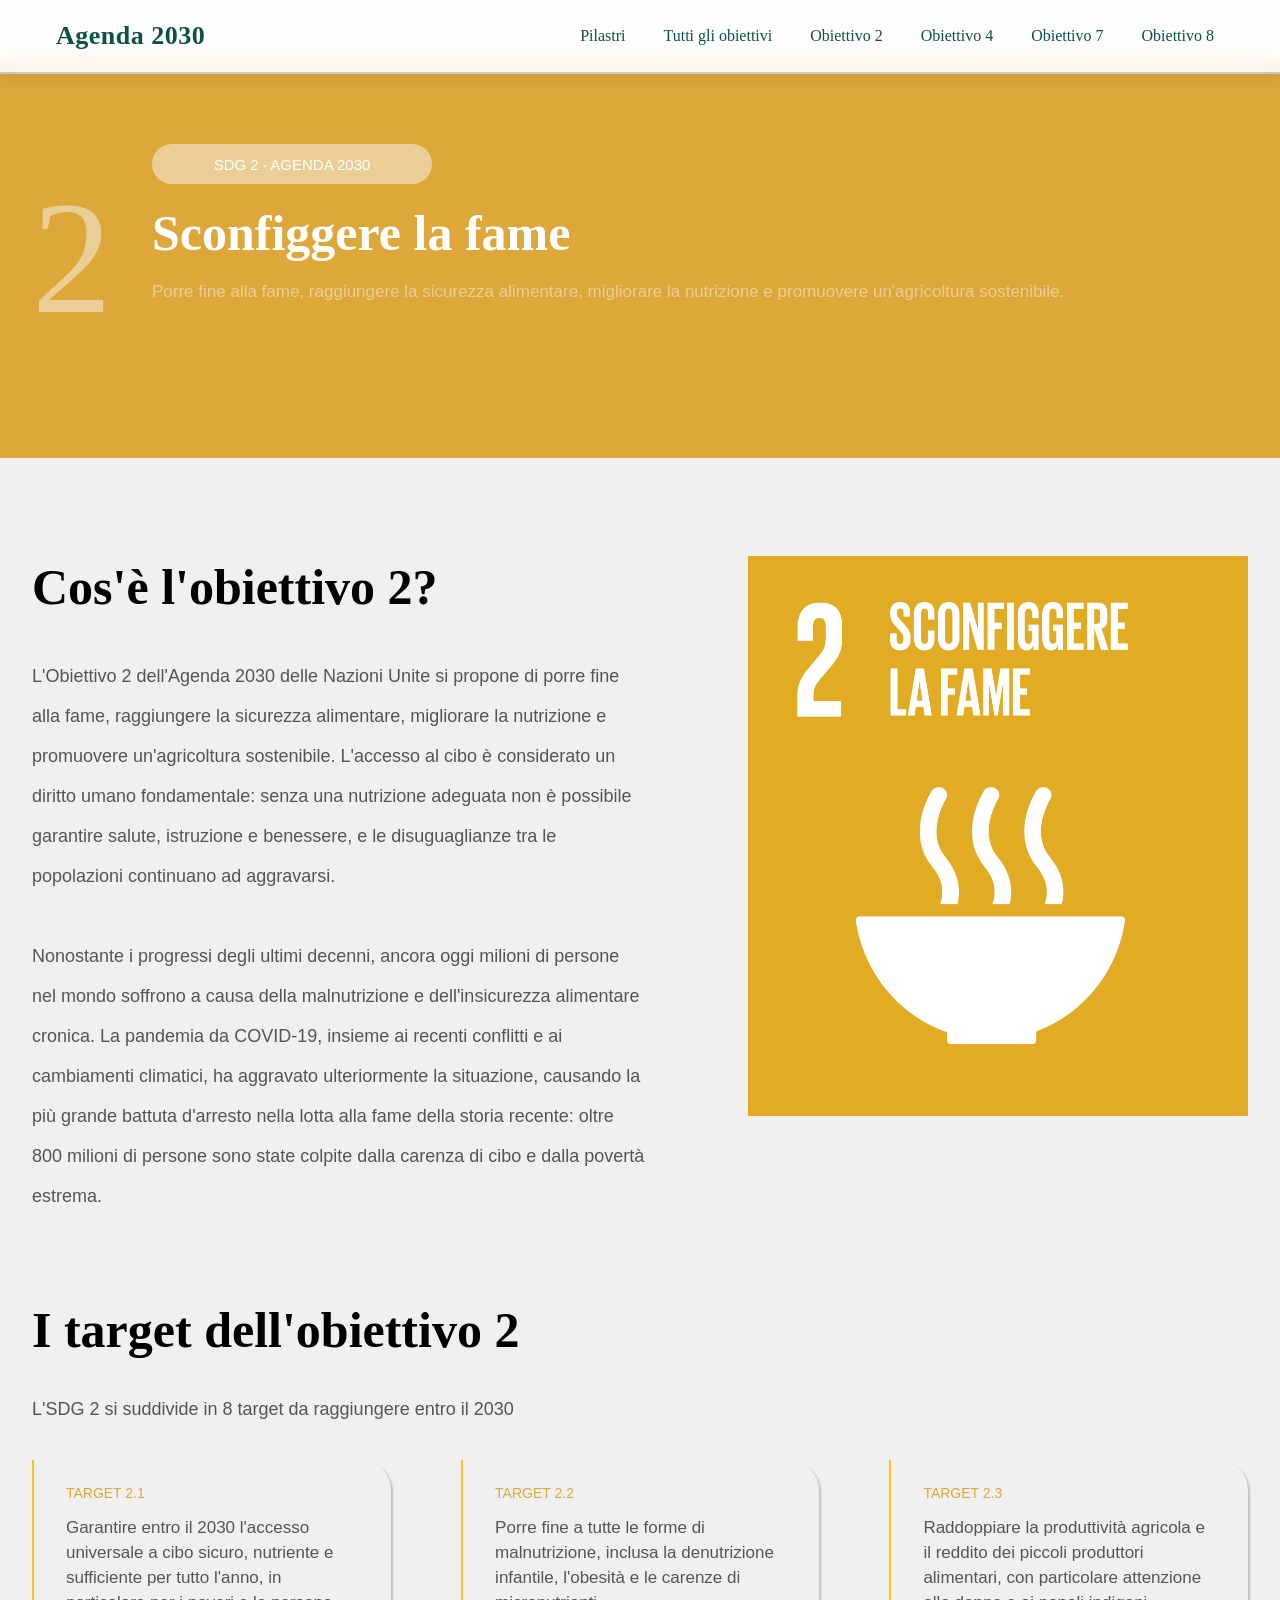
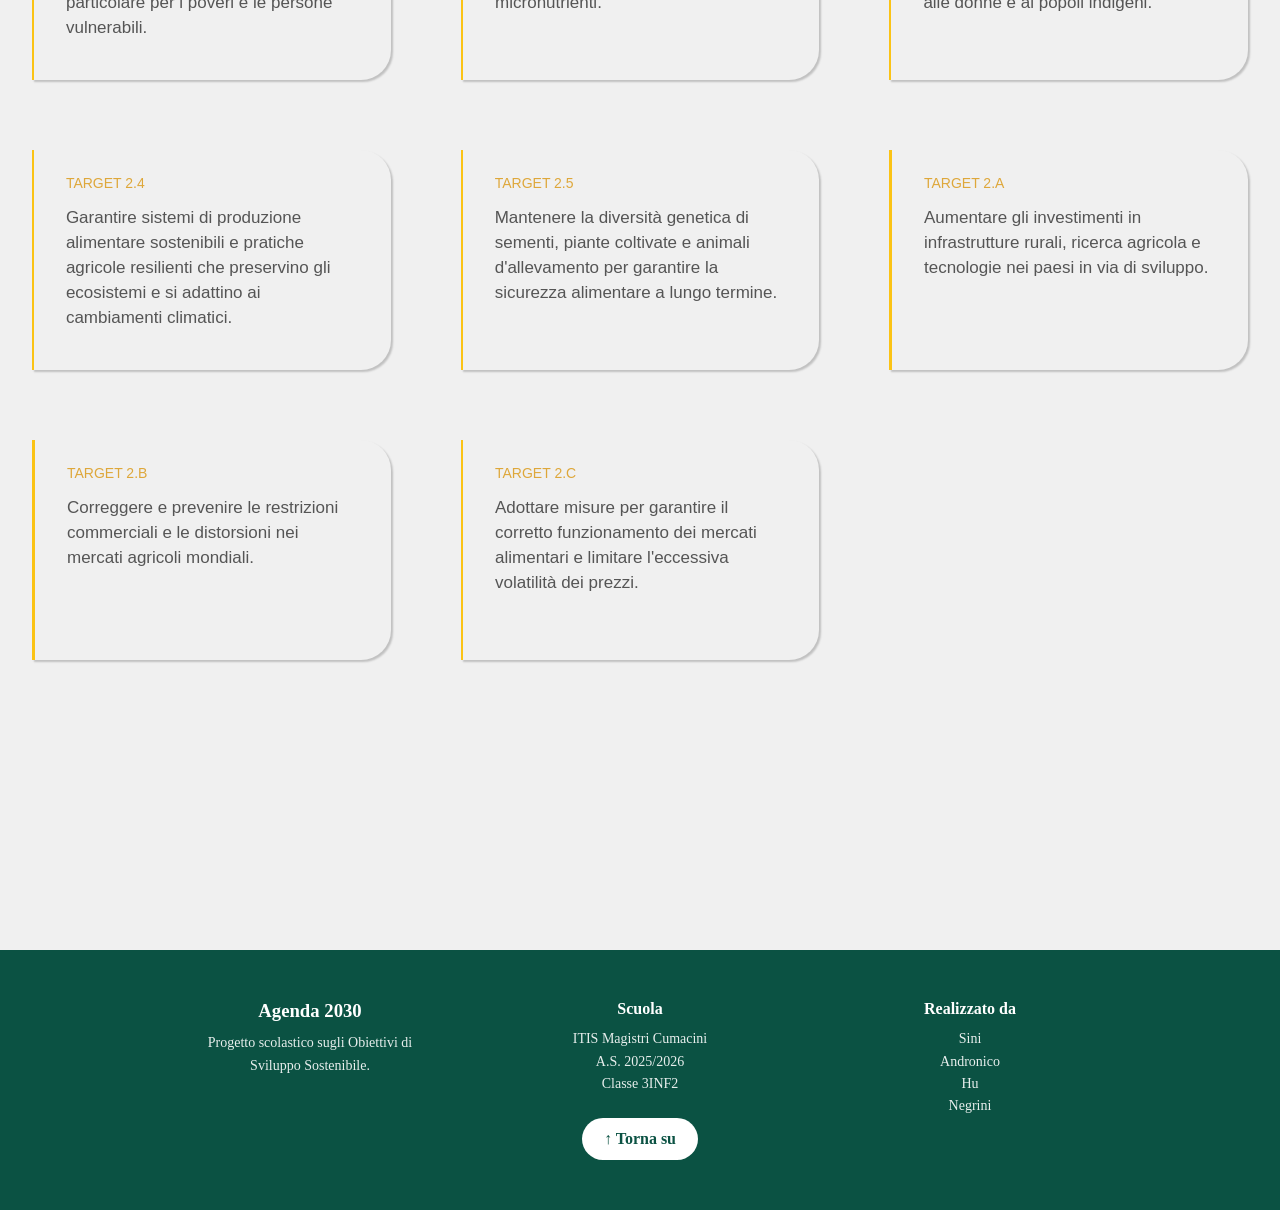
==== commit 639dcc01: "aggiornamento finale" ====
--- a/obiettivo2.html
+++ b/obiettivo2.html
@@ -23,17 +23,17 @@
     </header>
     <div class="contenitore-iniziale-obiettivo2">
       <p class="numero-obiettivi2">2</p>
-      <div class="contenitore-titolo-obiettivo2">
+      <div class="contenitore-titolo-obiettivo">
         <div class="box-sdg2">
           SDG 2 · AGENDA 2030
         </div>
-        <h2 class="h2-obiettivo2">Sconfiggere la fame</h2>
+        <h2 class="h2-obiettivo">Sconfiggere la fame</h2>
         <p class="p-titolo-obiettivo2">Porre fine alla fame, raggiungere la sicurezza alimentare, migliorare la nutrizione e promuovere un'agricoltura sostenibile.</p>
       </div>
     </div>
     <div class="contenitore">
       <h3 class="h3-obiettivo2">Cos'è l'obiettivo 2?</h3>
-      <div class="contenitore-cosè-obiettivo2">
+      <div class="contenitore-cosè-obiettivo">
         <p class="p-cosè-obiettivo2">
           L'Obiettivo 2 dell'Agenda 2030 delle Nazioni Unite si propone di porre fine alla fame,
           raggiungere la sicurezza alimentare, migliorare la nutrizione e promuovere
@@ -42,104 +42,110 @@
           istruzione e benessere, e le disuguaglianze tra le popolazioni continuano ad aggravarsi.
           <br><br>
 
-          Nonostante i progressi degli ultimi decenni, ancora oggi milioni di bambini e giovani nel mondo non hanno accesso
-          a un'istruzione di qualità. La pandemia da COVID-19 ha aggravato ulteriormente la situazione, 
-          causando la più grande interruzione dei sistemi educativi della storia: oltre 1,6 miliardi di studenti 
-          sono stati colpiti dalla chiusura delle scuole.
+          Nonostante i progressi degli ultimi decenni, ancora oggi milioni di persone nel mondo soffrono a 
+          causa della malnutrizione e dell'insicurezza alimentare cronica. La pandemia da COVID-19, insieme 
+          ai recenti conflitti e ai cambiamenti climatici, ha aggravato ulteriormente la situazione, causando
+           la più grande battuta d'arresto nella lotta alla fame della storia recente: oltre 800 milioni di 
+           persone sono state colpite dalla carenza di cibo e dalla povertà estrema.
+
+         
         </p>
         <img src="immagini/960px-Obiettivo_di_sviluppo_sostenibile_2.svg.png" class="immagine-obiettivo">
       </div>
-      <h3 class="h3-target" >I target dell'obiettivo 2</h3>
-      <p class="p-target">
-        L'SDG 2 si suddivide in 8 target da raggiungere entro il 2030
-      </p>
-      <div class="contenitore-box-target">
+      <div class="contenitore-parte-sotto">
+        <h3 class="h3-target" >I target dell'obiettivo 2</h3>
+        <p class="p-target">
+          L'SDG 2 si suddivide in 8 target da raggiungere entro il 2030
+        </p>
+        <div class="contenitore-box-target">
 
 
-        <div class="box-target-riga1">
-          <div class="barra-gialla-obiettivo2"></div>
-          <div class="contenitore-scritta-box-obiettivi">
-            <h4 class="h4-target-obiettivo2">TARGET 2.1</h4>
-            <p class="p-box-obiettivi">
-              Garantire entro il 2030 l'accesso universale a cibo sicuro, nutriente e sufficiente per tutto l'anno,
-              in particolare per i poveri e le persone vulnerabili.
-            </p>
+          <div class="box-target-riga1">
+            <div class="barra-gialla-obiettivo2"></div>
+            <div class="contenitore-scritta-box-obiettivi">
+              <h4 class="h4-target-obiettivo2">TARGET 2.1</h4>
+              <p class="p-box-obiettivi">
+                Garantire entro il 2030 l'accesso universale a cibo sicuro, nutriente e sufficiente per tutto l'anno,
+                in particolare per i poveri e le persone vulnerabili.
+              </p>
+            </div>
+            
           </div>
-          
-        </div>
-        <div class="box-target-riga1"> 
-          <div class="barra-gialla-obiettivo2"></div>
-          <div class="contenitore-scritta-box-obiettivi">
-            <h4 class="h4-target-obiettivo2">TARGET 2.2</h4>
-            <p class="p-box-obiettivi">
-              Porre fine a tutte le forme di malnutrizione, inclusa la denutrizione infantile, l'obesità e le carenze di micronutrienti.
-            </p>
+          <div class="box-target-riga1"> 
+            <div class="barra-gialla-obiettivo2"></div>
+            <div class="contenitore-scritta-box-obiettivi">
+              <h4 class="h4-target-obiettivo2">TARGET 2.2</h4>
+              <p class="p-box-obiettivi">
+                Porre fine a tutte le forme di malnutrizione, inclusa la denutrizione infantile, l'obesità e le carenze di micronutrienti.
+              </p>
+            </div>
           </div>
-        </div>
 
-        <div class="box-target-riga1"> 
-          <div class="barra-gialla-obiettivo2"></div>
-          <div class="contenitore-scritta-box-obiettivi">
-            <h4 class="h4-target-obiettivo2">TARGET 2.3</h4>
-            <p class="p-box-obiettivi">
-              Raddoppiare la produttività agricola e il reddito dei piccoli produttori alimentari,
-              con particolare attenzione alle donne e ai popoli indigeni.
-            </p>
+          <div class="box-target-riga1"> 
+            <div class="barra-gialla-obiettivo2"></div>
+            <div class="contenitore-scritta-box-obiettivi">
+              <h4 class="h4-target-obiettivo2">TARGET 2.3</h4>
+              <p class="p-box-obiettivi">
+                Raddoppiare la produttività agricola e il reddito dei piccoli produttori alimentari,
+                con particolare attenzione alle donne e ai popoli indigeni.
+              </p>
+            </div>
           </div>
-        </div>
 
-        <div class="box-target-riga2"> 
-          <div class="barra-gialla-obiettivo2"></div>
-          <div class="contenitore-scritta-box-obiettivi">
-            <h4 class="h4-target-obiettivo2">TARGET 2.4</h4>
-            <p class="p-box-obiettivi">
-              Garantire sistemi di produzione alimentare sostenibili e pratiche agricole resilienti 
-              che preservino gli ecosistemi e si adattino ai cambiamenti climatici.
-            </p>
+          <div class="box-target-riga2"> 
+            <div class="barra-gialla-obiettivo2"></div>
+            <div class="contenitore-scritta-box-obiettivi">
+              <h4 class="h4-target-obiettivo2">TARGET 2.4</h4>
+              <p class="p-box-obiettivi">
+                Garantire sistemi di produzione alimentare sostenibili e pratiche agricole resilienti 
+                che preservino gli ecosistemi e si adattino ai cambiamenti climatici.
+              </p>
+            </div>
           </div>
-        </div>
 
-        <div class="box-target-riga2"> 
-          <div class="barra-gialla-obiettivo2"></div>
-          <div class="contenitore-scritta-box-obiettivi">
-            <h4 class="h4-target-obiettivo2">TARGET 2.5</h4>
-            <p class="p-box-obiettivi">
-              Mantenere la diversità genetica di sementi, piante coltivate e animali d'allevamento per garantire
-              la sicurezza alimentare a lungo termine.
-            </p>
+          <div class="box-target-riga2"> 
+            <div class="barra-gialla-obiettivo2"></div>
+            <div class="contenitore-scritta-box-obiettivi">
+              <h4 class="h4-target-obiettivo2">TARGET 2.5</h4>
+              <p class="p-box-obiettivi">
+                Mantenere la diversità genetica di sementi, piante coltivate e animali d'allevamento per garantire
+                la sicurezza alimentare a lungo termine.
+              </p>
+            </div>
           </div>
-        </div>
 
-        <div class="box-target-riga2"> 
-          <div class="barra-gialla-obiettivo2"></div>
-          <div class="contenitore-scritta-box-obiettivi">
-            <h4 class="h4-target-obiettivo2">TARGET 2.A</h4>
-            <p class="p-box-obiettivi">
-              Aumentare gli investimenti in infrastrutture rurali, ricerca agricola e tecnologie nei paesi in via di sviluppo.
-            </p>
+          <div class="box-target-riga2"> 
+            <div class="barra-gialla-obiettivo2"></div>
+            <div class="contenitore-scritta-box-obiettivi">
+              <h4 class="h4-target-obiettivo2">TARGET 2.A</h4>
+              <p class="p-box-obiettivi">
+                Aumentare gli investimenti in infrastrutture rurali, ricerca agricola e tecnologie nei paesi in via di sviluppo.
+              </p>
+            </div>
           </div>
-        </div>
 
-        <div class="box-target-riga3"> 
-          <div class="barra-gialla-obiettivo2"></div>
-          <div class="contenitore-scritta-box-obiettivi">
-            <h4 class="h4-target-obiettivo2">TARGET 2.B</h4>
-            <p class="p-box-obiettivi">
-              Correggere e prevenire le restrizioni commerciali e le distorsioni nei mercati agricoli mondiali.
-            </p>
+          <div class="box-target-riga3"> 
+            <div class="barra-gialla-obiettivo2"></div>
+            <div class="contenitore-scritta-box-obiettivi">
+              <h4 class="h4-target-obiettivo2">TARGET 2.B</h4>
+              <p class="p-box-obiettivi">
+                Correggere e prevenire le restrizioni commerciali e le distorsioni nei mercati agricoli mondiali.
+              </p>
+            </div>
           </div>
-        </div>
 
-        <div class="box-target-riga3"> 
-          <div class="barra-gialla-obiettivo2"></div>
-          <div class="contenitore-scritta-box-obiettivi">
-            <h4 class="h4-target-obiettivo2">TARGET 2.C</h4>
-            <p class="p-box-obiettivi">
-              Adottare misure per garantire il corretto funzionamento dei mercati alimentari e limitare l'eccessiva volatilità dei prezzi.
-            </p>
+          <div class="box-target-riga3"> 
+            <div class="barra-gialla-obiettivo2"></div>
+            <div class="contenitore-scritta-box-obiettivi">
+              <h4 class="h4-target-obiettivo2">TARGET 2.C</h4>
+              <p class="p-box-obiettivi">
+                Adottare misure per garantire il corretto funzionamento dei mercati alimentari e limitare l'eccessiva volatilità dei prezzi.
+              </p>
+            </div>
           </div>
         </div>
       </div>
+      
     </div>
 
     <footer class="footer-sito">
--- a/stile.css
+++ b/stile.css
@@ -164,7 +164,7 @@
 .bottone-su:hover {
   background: #1d9e75;
   color: white;
-  transform: translateY(-2px);
+  transform: translateY(-5px);
 }
 
 
@@ -1287,14 +1287,21 @@
   align-items: center;
   gap: 40px;
 }
-.contenitore-titolo-obiettivo4{
+
+.contenitore-titolo-obiettivo{
   display: flex;
   flex-direction: column;
-  
   gap: 20px;
   margin-bottom: 70px;
   
 }
+.contenitore-parte-sotto{
+  display: flex;
+  flex-direction: column;
+  align-content: space-between;
+  gap: 40px;
+}
+
 
 .box-sdg4{
   width: 280px;
@@ -1315,7 +1322,7 @@
   margin-left: 2rem;
 }
 
-.h2-obiettivo4{
+.h2-obiettivo{
   font-size: 50px;
   color: white;
 }
@@ -1338,7 +1345,7 @@
   font-family: 'Inter', sans-serif;
   line-height: 40px;
 }
-.contenitore-cosè-obiettivo4{
+.contenitore-cosè-obiettivo{
   display: flex;
   align-content: center;
   gap: 100px;
@@ -1351,12 +1358,13 @@
 
 .h3-target{
   font-size: 50px;
+  margin-top: 7%;
 }
 .p-target{
   font-size: 18px;
   color: #555555;
   font-family: 'Inter', sans-serif;
-  transform: translateY(40px);
+
 }
 /* contenitore che contiene tutti i box dei target */
 .contenitore-box-target{
@@ -1364,7 +1372,7 @@
   grid-template-columns: repeat(3, 1fr);
   grid-template-rows: repeat(4, 1fr);
   gap: 70px;  
-  transform: translateY(90px);
+  /* transform: translateY(90px); */
   justify-content: space-between;
 }
 
@@ -1471,14 +1479,7 @@
   align-items: center;
   gap: 40px;
 }
-.contenitore-titolo-obiettivo8{
-  display: flex;
-  flex-direction: column;
-  
-  gap: 20px;
-  margin-bottom: 70px;
-  
-}
+
 
 .box-sdg8{
   width: 280px;
@@ -1499,10 +1500,7 @@
   margin-left: 2rem;
 }
 
-.h2-obiettivo8{
-  font-size: 50px;
-  color: white;
-}
+
 
 .p-titolo-obiettivo8{
   font-size: 17px;
@@ -1522,7 +1520,7 @@
   font-family: 'Inter', sans-serif;
   line-height: 50px;
 }
-.contenitore-cosè-obiettivo8{
+.contenitore-cosè-obiettivo{
   display: flex;
   align-content: center;
   gap: 100px;
@@ -1535,14 +1533,7 @@
 .contenitore-cosè-lavoro-dignitoso{
 transform: translateY(-100px);
 }
-.contenitore-box-target{
-  display: grid;
-  grid-template-columns: repeat(3, 1fr);
-  grid-template-rows: repeat(4, 1fr);
-  gap: 70px;  
-  transform: translateY(90px);
-  justify-content: space-between;
-}
+
 
 /* stile dei vari box */
 
@@ -1610,7 +1601,7 @@
 .barra-rossa{
   height: 100%;
   width: 2%;
-  background-color: #c7212f;
+  background-color: #a51d45;
 }
 
 .contenitore-scritta-box-obiettivi{
@@ -1623,7 +1614,7 @@
 .h4-target{
   font-family: 'Inter', sans-serif;
   font-size: 14px;
-  color: #c7212f;
+  color: #a51d45;
   font-weight: 300;
 }
 .p-box-obiettivi{
@@ -1651,14 +1642,7 @@
   align-items: center;
   gap: 40px;
 }
-.contenitore-titolo-obiettivo2{
-  display: flex;
-  flex-direction: column;
-  
-  gap: 20px;
-  margin-bottom: 70px;
-  
-}
+
 
 .box-sdg2{
   width: 280px;
@@ -1679,10 +1663,6 @@
   margin-left: 2rem;
 }
 
-.h2-obiettivo2{
-  font-size: 50px;
-  color: white;
-}
 
 .p-titolo-obiettivo2{
   font-size: 17px;
@@ -1702,35 +1682,14 @@
   font-family: 'Inter', sans-serif;
   line-height: 40px;
 }
-.contenitore-cosè-obiettivo2{
+.contenitore-cosè-obiettivo{
   display: flex;
   align-content: center;
   gap: 100px;
 }
-.immagine-obiettivo{
-  width: 500px;
-  height: auto;
-  transform:translateY(-100px); 
-}
-
-.h3-target{
-  font-size: 50px;
-}
-.p-target{
-  font-size: 18px;
-  color: #555555;
-  font-family: 'Inter', sans-serif;
-  transform: translateY(40px);
-}
-/* contenitore che contiene tutti i box dei target */
-.contenitore-box-target{
-  display: grid;
-  grid-template-columns: repeat(3, 1fr);
-  grid-template-rows: repeat(4, 1fr);
-  gap: 70px;  
-  transform: translateY(90px);
-  justify-content: space-between;
-}
+
+
+
 
 /* stile dei vari box */
 
@@ -1833,14 +1792,7 @@
   align-items: center;
   gap: 40px;
 }
-.contenitore-titolo-obiettivo7{
-  display: flex;
-  flex-direction: column;
-  
-  gap: 20px;
-  margin-bottom: 70px;
-  
-}
+
 
 .box-sdg7{
   width: 280px;
@@ -1861,10 +1813,6 @@
   margin-left: 2rem;
 }
 
-.h2-obiettivo7{
-  font-size: 50px;
-  color: white;
-}
 
 .p-titolo-obiettivo7{
   font-size: 17px;
@@ -1884,35 +1832,15 @@
   font-family: 'Inter', sans-serif;
   line-height: 40px;
 }
-.contenitore-cosè-obiettivo7{
+.contenitore-cosè-obiettivo{
   display: flex;
   align-content: center;
   gap: 100px;
 }
-.immagine-obiettivo{
-  width: 500px;
-  height: auto;
-  transform:translateY(-100px); 
-}
-
-.h3-target{
-  font-size: 50px;
-}
-.p-target{
-  font-size: 18px;
-  color: #555555;
-  font-family: 'Inter', sans-serif;
-  transform: translateY(40px);
-}
-/* contenitore che contiene tutti i box dei target */
-.contenitore-box-target{
-  display: grid;
-  grid-template-columns: repeat(3, 1fr);
-  grid-template-rows: repeat(4, 1fr);
-  gap: 70px;  
-  transform: translateY(90px);
-  justify-content: space-between;
-}
+
+
+
+
 
 /* stile dei vari box */
 
@@ -2056,18 +1984,12 @@
     margin-left: 0;
   }
 
-  .contenitore-titolo-obiettivo2,
-  .contenitore-titolo-obiettivo4,
-  .contenitore-titolo-obiettivo7,
-  .contenitore-titolo-obiettivo8{
+  .contenitore-titolo-obiettivo{
     margin-bottom: 0;
     align-items: center;
   }
 
-  .h2-obiettivo2,
-  .h2-obiettivo4,
-  .h2-obiettivo7,
-  .h2-obiettivo8{
+  .h2-obiettivo{
     font-size: 36px;
   }
 
@@ -2089,10 +2011,7 @@
 
   /* sezione cos'è */
 
-  .contenitore-cosè-obiettivo2,
-  .contenitore-cosè-obiettivo4,
-  .contenitore-cosè-obiettivo7,
-  .contenitore-cosè-obiettivo8{
+  .contenitore-cosè-obiettivo{
     flex-direction: column;
     gap: 40px;
   }
@@ -2129,10 +2048,8 @@
   /* target */
 
   .contenitore-box-target{
-    grid-template-columns: 1fr;
-    gap: 25px;
-    transform: none;
-    margin-top: 60px;
+    display: flex;
+    flex-direction: column;
   }
 
   .box-target-riga1,
@@ -2242,7 +2159,6 @@
     max-width: 100%;
   }
 
-  /* kjebnfkewjbfklwelbfkleb */
   header{
     flex-direction: column;
     align-items: center;
@@ -2291,7 +2207,7 @@
     font-size: 18px;
   }
 
-  /* ===== HERO ===== */
+  /*  HERO  */
   h1{
     font-size: 40px;
     line-height: 1.2;
@@ -2319,7 +2235,7 @@
     margin: 30px auto;
   }
 
-  /* ===== 5 P ===== */
+  /*  5 P  */
   .boxes{
     flex-direction: column;
     align-items: center;
@@ -2350,7 +2266,7 @@
     width: 100%;
   }
 
-  /* ===== FRASE FINALE ===== */
+  /*  FRASE FINALE  */
   .contenitore-frase{
     padding: 2rem 1rem;
     text-align: center;
